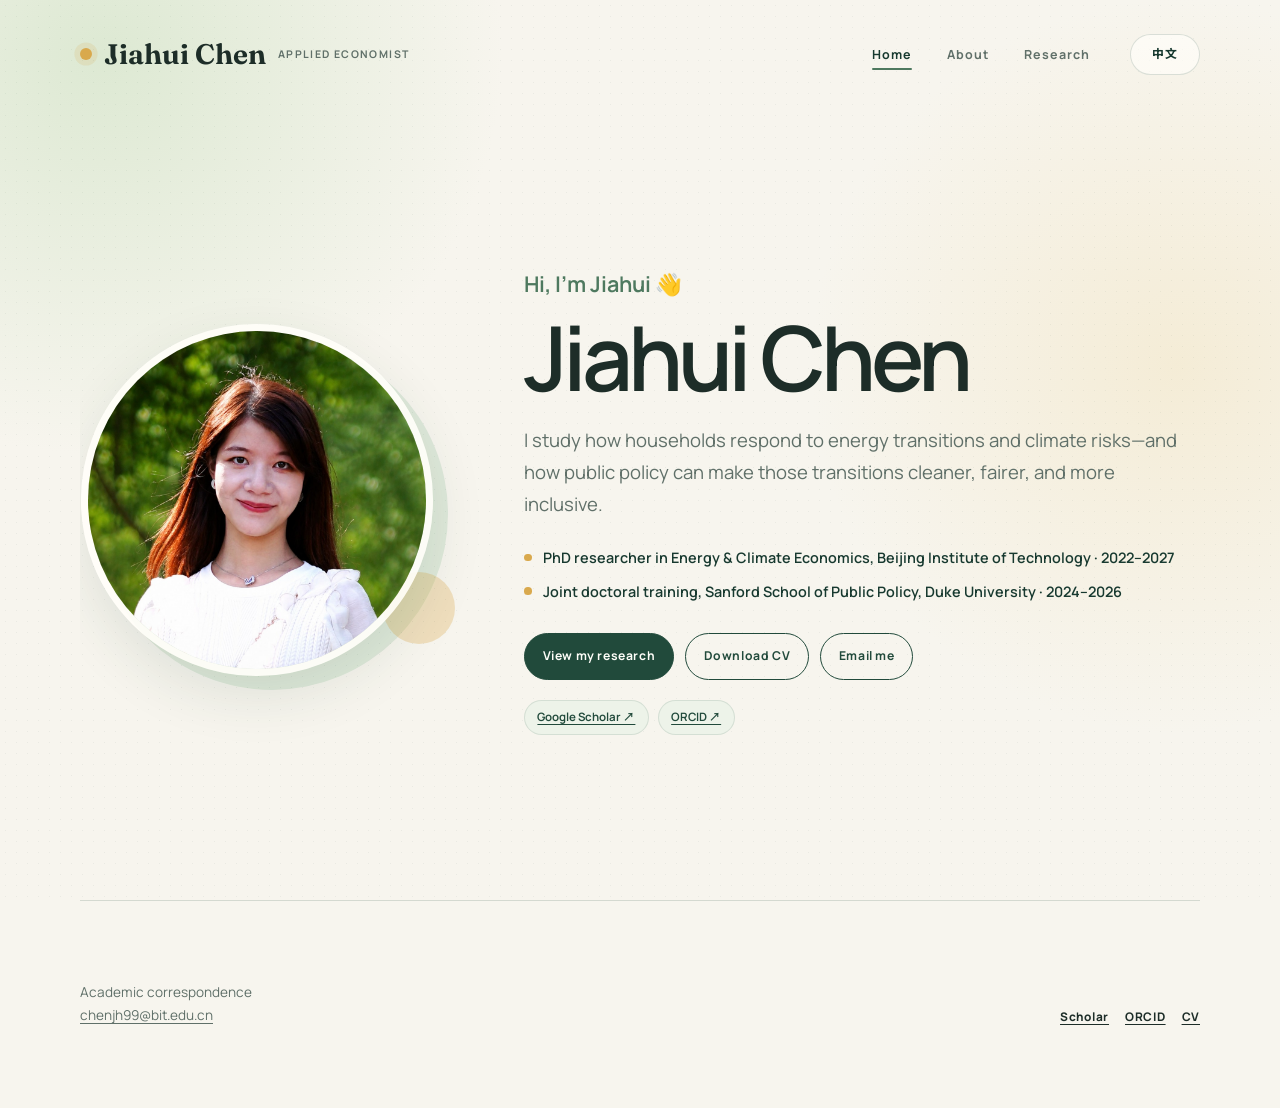
==== index.html @ 515eed39 "refactor: simplify research page display" ====
<!doctype html>
<html lang="en">
<head>
  <meta charset="utf-8">
  <meta name="viewport" content="width=device-width, initial-scale=1">
  <meta name="description" content="Jiahui Chen is an applied economics doctoral researcher studying household energy transitions, climate risks, and renewable-energy policy.">
  <title>Jiahui Chen | Energy &amp; Climate Economics</title>
  <link rel="preconnect" href="https://fonts.googleapis.com">
  <link rel="preconnect" href="https://fonts.gstatic.com" crossorigin>
  <link href="https://fonts.googleapis.com/css2?family=Fraunces:opsz,wght@9..144,500;9..144,600;9..144,700&amp;family=Manrope:wght@400;500;600;700&amp;family=Noto+Sans+SC:wght@400;500;600;700&amp;family=Noto+Serif+SC:wght@500;600;700&amp;display=swap" rel="stylesheet">
  <link rel="stylesheet" href="assets/css/styles.css">
  <script src="assets/js/site.js" defer></script>
</head>
<body data-title-en="Jiahui Chen | Energy &amp; Climate Economics" data-title-zh="陈佳慧｜能源与气候经济">
  <a class="skip-link" href="#main-content" data-en="Skip to main content" data-zh="跳转至主要内容">Skip to main content</a>

  <header class="site-header">
    <a class="brand" href="index.html" aria-label="Jiahui Chen home" data-aria-en="Jiahui Chen home" data-aria-zh="陈佳慧主页">
      <span class="brand-name" data-en="Jiahui Chen" data-zh="陈佳慧">Jiahui Chen</span>
      <span class="brand-mark" data-en="Applied economist" data-zh="应用经济学研究者">Applied economist</span>
    </a>
    <nav class="site-nav" data-navigation aria-label="Primary navigation" data-aria-en="Primary navigation" data-aria-zh="主要导航">
      <a href="index.html" aria-current="page" data-en="Home" data-zh="首页">Home</a>
      <a href="about.html" data-en="About" data-zh="关于">About</a>
      <a href="research.html" data-en="Research" data-zh="研究">Research</a>
    </nav>
    <button class="menu-toggle" type="button" data-menu-toggle aria-expanded="false" aria-label="Open or close navigation" data-aria-en="Open or close navigation" data-aria-zh="打开或关闭导航"><span aria-hidden="true"></span><span aria-hidden="true"></span></button>
    <button class="lang-switch" type="button" data-language-toggle aria-label="切换到中文">中文</button>
  </header>

  <main id="main-content" class="page-shell">
    <section class="hero friendly-hero" aria-labelledby="hero-title">
      <figure class="portrait-frame">
        <img src="assets/images/jiahui-chen.jpg" width="1122" height="1402" alt="Portrait of Jiahui Chen / 陈佳慧肖像" fetchpriority="high">
      </figure>
      <div class="hero-copy">
        <p class="hello" data-en="Hi, I’m Jiahui 👋" data-zh="你好，我是佳慧 👋">Hi, I’m Jiahui 👋</p>
        <h1 id="hero-title" class="display-title" data-en="Jiahui Chen" data-zh="Jiahui Chen">Jiahui Chen</h1>
        <p class="lead" data-en="I study how households respond to energy transitions and climate risks—and how public policy can make those transitions cleaner, fairer, and more inclusive." data-zh="我关注家庭如何应对能源转型与气候风险，以及公共政策如何推动更清洁、更公平、更具包容性的转型。">I study how households respond to energy transitions and climate risks—and how public policy can make those transitions cleaner, fairer, and more inclusive.</p>
        <ul class="identity-lines">
          <li data-en="PhD researcher in Energy &amp; Climate Economics, Beijing Institute of Technology · 2022–2027" data-zh="北京理工大学能源与气候经济博士研究生 · 2022–2027">PhD researcher in Energy &amp; Climate Economics, Beijing Institute of Technology · 2022–2027</li>
          <li data-en="Joint doctoral training, Sanford School of Public Policy, Duke University · 2024–2026" data-zh="美国杜克大学 Sanford 公共政策学院联合培养博士 · 2024–2026">Joint doctoral training, Sanford School of Public Policy, Duke University · 2024–2026</li>
        </ul>
        <div class="actions" aria-label="Academic links" data-aria-en="Academic links" data-aria-zh="学术链接">
          <a class="button" href="research.html" data-en="View my research" data-zh="查看研究成果">View my research</a>
          <a class="button secondary" href="Resume_Chenjiahui.pdf" data-en="Download CV" data-zh="下载简历">Download CV</a>
          <a class="button secondary" href="mailto:chenjh99@bit.edu.cn" data-en="Email me" data-zh="联系我">Email me</a>
        </div>
        <ul class="interest-pills" aria-label="Research profiles" data-aria-en="Research profiles" data-aria-zh="学术档案">
          <li><a href="https://scholar.google.com/citations?user=tpFVbtoAAAAJ&amp;hl=zh-CN" target="_blank" rel="noopener noreferrer">Google Scholar ↗</a></li>
          <li><a href="https://orcid.org/0000-0003-0874-3194" target="_blank" rel="noopener noreferrer">ORCID ↗</a></li>
        </ul>
      </div>
    </section>
  </main>

  <footer class="site-footer">
    <p><span data-en="Academic correspondence" data-zh="学术联系">Academic correspondence</span><br><a href="mailto:chenjh99@bit.edu.cn">chenjh99@bit.edu.cn</a></p>
    <nav class="footer-links" aria-label="Footer profiles" data-aria-en="Footer profiles" data-aria-zh="页脚档案"><a href="https://scholar.google.com/citations?user=tpFVbtoAAAAJ&amp;hl=zh-CN" target="_blank" rel="noopener noreferrer">Scholar</a><a href="https://orcid.org/0000-0003-0874-3194" target="_blank" rel="noopener noreferrer">ORCID</a><a href="Resume_Chenjiahui.pdf" data-en="CV" data-zh="简历">CV</a></nav>
  </footer>
</body>
</html>
---- assets/css/styles.css ----
:root {
  --cream: #f7f5ee;
  --cream-deep: #efeee5;
  --white: #fffef9;
  --forest: #214a3b;
  --forest-deep: #17392f;
  --green: #4e795f;
  --sage: #dfe9da;
  --sage-light: #edf3e9;
  --sun: #d9a94d;
  --ink: #1d2d28;
  --muted: #607069;
  --line: rgba(33, 74, 59, .16);
  --shadow: 0 20px 55px rgba(28, 63, 50, .11);
  --display: "Fraunces", "Noto Serif SC", Georgia, serif;
  --body: "Manrope", "Noto Sans SC", sans-serif;
  --max: 1120px;
  --gutter: clamp(1.2rem, 4vw, 3.8rem);
  --section-space: clamp(4.5rem, 9vw, 8rem);
}

*, *::before, *::after { box-sizing: border-box; }
html { scroll-behavior: smooth; }
body {
  margin: 0;
  color: var(--ink);
  background:
    radial-gradient(circle at 8% 5%, rgba(202, 224, 191, .58), transparent 25rem),
    radial-gradient(circle at 92% 33%, rgba(239, 218, 166, .33), transparent 23rem),
    var(--cream);
  font: 400 1rem/1.72 var(--body);
  -webkit-font-smoothing: antialiased;
}
body::after {
  position: fixed;
  inset: 0;
  z-index: -1;
  content: "";
  opacity: .22;
  background-image: radial-gradient(rgba(33, 74, 59, .26) .6px, transparent .6px);
  background-size: 11px 11px;
  pointer-events: none;
}
img, svg { display: block; max-width: 100%; }
a { color: inherit; text-underline-offset: .22em; }
button { color: inherit; font: inherit; }
::selection { color: var(--white); background: var(--forest); }
:focus-visible { outline: 3px solid #876221; outline-offset: 4px; }

.skip-link {
  position: fixed;
  top: 1rem;
  left: 1rem;
  z-index: 100;
  padding: .72rem 1rem;
  border-radius: .55rem;
  color: var(--white);
  background: var(--forest-deep);
  transform: translateY(calc(-100% - 2rem));
  transition: transform .2s ease;
}
.skip-link:focus { transform: translateY(0); }

.site-header {
  position: relative;
  z-index: 20;
  display: grid;
  grid-template-columns: minmax(13rem, 1fr) auto auto;
  align-items: center;
  gap: clamp(1rem, 3vw, 2.8rem);
  width: min(calc(100% - 2 * var(--gutter)), var(--max));
  min-height: 6.8rem;
  margin-inline: auto;
}
.brand { display: inline-flex; align-items: center; gap: .75rem; width: fit-content; text-decoration: none; }
.brand::before { width: .75rem; height: .75rem; border-radius: 50%; content: ""; background: var(--sun); box-shadow: 0 0 0 .35rem rgba(217, 169, 77, .16); }
.brand-name { font-family: var(--display); font-size: clamp(1.35rem, 2.2vw, 1.8rem); font-weight: 650; line-height: 1; }
.brand-mark { color: var(--muted); font-size: .66rem; font-weight: 700; letter-spacing: .13em; text-transform: uppercase; }
.site-nav { display: flex; align-items: center; gap: clamp(1rem, 2.5vw, 2.25rem); }
.site-nav a { position: relative; padding: .45rem .1rem; color: var(--muted); font-size: .78rem; font-weight: 700; letter-spacing: .08em; text-decoration: none; }
.site-nav a::after { position: absolute; right: .1rem; bottom: .12rem; left: .1rem; height: 2px; border-radius: 2px; content: ""; background: var(--green); transform: scaleX(0); transition: transform .2s ease; }
.site-nav a:hover::after, .site-nav a[aria-current="page"]::after { transform: scaleX(1); }
.site-nav a[aria-current="page"] { color: var(--forest-deep); }
.lang-switch, .menu-toggle { border: 1px solid var(--line); border-radius: 999px; color: var(--forest-deep); background: rgba(255, 254, 249, .68); cursor: pointer; }
.lang-switch { min-width: 4.35rem; padding: .6rem .85rem; font-size: .74rem; font-weight: 750; letter-spacing: .06em; transition: background .2s ease, transform .2s ease; }
.lang-switch:hover { background: var(--sage); transform: translateY(-1px); }
.menu-toggle { display: none; width: 2.9rem; height: 2.9rem; padding: .78rem; }
.menu-toggle span { display: block; height: 1.5px; margin: .32rem 0; background: currentColor; transition: transform .25s ease, opacity .25s ease; }

.page-shell { width: min(calc(100% - 2 * var(--gutter)), var(--max)); margin-inline: auto; overflow: clip; }
.hero { min-height: calc(100vh - 6.8rem); padding: clamp(3.5rem, 8vh, 6rem) 0 clamp(4rem, 9vh, 6rem); }
.friendly-hero { display: grid; grid-template-columns: minmax(240px, .76fr) minmax(0, 1.45fr); gap: clamp(3rem, 7vw, 6.5rem); align-items: center; }
.portrait-frame { position: relative; width: min(100%, 22rem); aspect-ratio: 1 / 1; margin: 0 auto; }
.portrait-frame::before { position: absolute; inset: .9rem -.9rem -.9rem .9rem; z-index: -1; border-radius: 50%; content: ""; background: var(--sage); }
.portrait-frame::after { position: absolute; right: -1.35rem; bottom: 2rem; width: 4.5rem; height: 4.5rem; z-index: -1; border-radius: 50%; content: ""; background: rgba(217, 169, 77, .3); }
.portrait-frame img { width: 100%; height: 100%; border: .45rem solid rgba(255, 254, 249, .9); border-radius: 50%; object-fit: cover; object-position: center 32%; box-shadow: var(--shadow); }
.hero-copy { max-width: 44rem; }
.hello { margin: 0 0 .75rem; color: var(--green); font-size: clamp(1rem, 2vw, 1.35rem); font-weight: 650; }
.display-title { margin: 0; font-family: var(--body); font-size: clamp(3.5rem, 7vw, 6.2rem); font-weight: 600; letter-spacing: -.055em; line-height: .95; }
.lead { max-width: 42rem; margin: 1.6rem 0 0; color: var(--muted); font-size: clamp(1.03rem, 1.45vw, 1.2rem); }
.identity-lines { display: grid; gap: .55rem; margin: 1.6rem 0 0; padding: 0; list-style: none; }
.identity-lines li { display: flex; gap: .7rem; align-items: flex-start; color: var(--forest-deep); font-size: .9rem; font-weight: 600; }
.identity-lines li::before { flex: 0 0 auto; width: .48rem; height: .48rem; margin-top: .48rem; border-radius: 50%; content: ""; background: var(--sun); }
.actions { display: flex; flex-wrap: wrap; gap: .7rem; margin-top: 1.8rem; }
.button { display: inline-flex; align-items: center; justify-content: center; min-height: 2.9rem; padding: .68rem 1.1rem; border: 1px solid var(--forest); border-radius: 999px; color: var(--white); background: var(--forest); font-size: .76rem; font-weight: 700; letter-spacing: .05em; text-decoration: none; transition: background .2s ease, color .2s ease, transform .2s ease, box-shadow .2s ease; }
.button:hover { background: var(--forest-deep); transform: translateY(-2px); box-shadow: 0 8px 22px rgba(33, 74, 59, .16); }
.button.secondary { color: var(--forest); background: transparent; }
.button.secondary:hover { color: var(--white); background: var(--forest); }
.text-link { display: inline-flex; gap: .45rem; align-items: center; color: var(--forest); font-weight: 700; text-decoration-color: rgba(78, 121, 95, .38); }
.text-link::after { content: "\2197"; color: #876221; transition: transform .2s ease; }
.text-link:hover::after { transform: translate(.14rem, -.14rem); }

.section { padding: var(--section-space) 0; border-top: 1px solid var(--line); }
.section-heading { display: grid; grid-template-columns: minmax(10rem, .42fr) 1fr; gap: 2rem; align-items: start; margin-bottom: clamp(2.2rem, 5vw, 4.2rem); }
.section-heading h1, .section-heading h2 { max-width: 13ch; margin: 0; font-family: var(--display); font-size: clamp(2.5rem, 5vw, 4.7rem); font-weight: 620; letter-spacing: -.035em; line-height: .98; }
.section-heading p { max-width: 42rem; margin: .4rem 0 0 auto; color: var(--muted); }
.eyebrow, .meta, .publication-type { color: var(--green); font-size: .7rem; font-weight: 750; letter-spacing: .12em; text-transform: uppercase; }
.eyebrow { margin: 0 0 1rem; }

.card-grid, .wide-grid { display: grid; grid-template-columns: repeat(3, minmax(0, 1fr)); gap: 1rem; }
.home-theme-grid { grid-template-columns: repeat(3, minmax(0, 1fr)); }
.card { position: relative; min-height: 13rem; padding: clamp(1.45rem, 3vw, 2.2rem); border: 1px solid rgba(33, 74, 59, .08); border-radius: 1.15rem; background: rgba(255, 254, 249, .78); box-shadow: 0 10px 30px rgba(33, 74, 59, .06); transition: transform .25s ease, box-shadow .25s ease, background .25s ease; }
.card::before { display: block; width: 2.4rem; height: .3rem; margin-bottom: 2rem; border-radius: 999px; content: ""; background: var(--sun); }
.card:nth-child(2n)::before { background: var(--green); }
.card:hover { background: var(--white); transform: translateY(-4px); box-shadow: var(--shadow); }
.card h3 { margin: 0 0 .7rem; font: 620 clamp(1.35rem, 2.4vw, 1.8rem)/1.15 var(--display); }
.card p { margin: 0; color: var(--muted); }
.interest-pills, .tag-list { display: flex; flex-wrap: wrap; gap: .55rem; margin: 1.25rem 0 0; padding: 0; list-style: none; }
.interest-pills li, .tag-list li, .tag { padding: .42rem .78rem; border: 1px solid rgba(33, 74, 59, .12); border-radius: 999px; color: var(--forest); background: var(--sage-light); font-size: .72rem; font-weight: 650; }

.timeline { position: relative; margin: 0; padding: 0; list-style: none; }
.timeline::before { position: absolute; top: .7rem; bottom: .7rem; left: clamp(6rem, 17vw, 13rem); width: 2px; border-radius: 2px; content: ""; background: var(--sage); }
.timeline-item { position: relative; display: grid; grid-template-columns: clamp(5rem, 15vw, 11rem) 1fr; gap: clamp(2rem, 5vw, 5rem); padding: 0 0 3.4rem; }
.timeline-item::before { position: absolute; top: .55rem; left: calc(clamp(6rem, 17vw, 13rem) - .34rem); width: .75rem; height: .75rem; border: 3px solid var(--cream); border-radius: 50%; content: ""; background: var(--green); box-shadow: 0 0 0 2px var(--sage); }
.timeline-date { color: var(--green); font-size: .76rem; font-weight: 750; letter-spacing: .06em; }
.timeline-content { padding: 1.4rem 1.6rem; border-radius: 1rem; background: rgba(255, 254, 249, .68); }
.timeline-content h3 { margin: 0 0 .45rem; font: 620 clamp(1.35rem, 2.6vw, 2rem)/1.15 var(--display); }
.timeline-content p { max-width: 48rem; margin: .35rem 0 0; color: var(--muted); }

.publication-list { display: grid; gap: .85rem; }
.publication { display: grid; grid-template-columns: minmax(5rem, .15fr) 1fr auto; gap: clamp(1.1rem, 3vw, 2.5rem); align-items: start; padding: 1.65rem 1.75rem; border: 1px solid rgba(33, 74, 59, .1); border-radius: 1rem; background: rgba(255, 254, 249, .72); transition: border-color .2s ease, transform .2s ease, background .2s ease; }
.publication:hover { border-color: rgba(33, 74, 59, .25); background: var(--white); transform: translateX(.25rem); }
.publication h3 { max-width: 54ch; margin: 0 0 .55rem; font: 620 clamp(1.2rem, 2.2vw, 1.6rem)/1.25 var(--display); }
.publication p { margin: 0; color: var(--muted); font-size: .9rem; }
.author-self { color: var(--forest-deep); font-weight: 800; }
.site-footer { display: grid; grid-template-columns: 1fr auto; gap: 2rem; align-items: end; width: min(calc(100% - 2 * var(--gutter)), var(--max)); margin: 0 auto; padding: clamp(3rem, 7vw, 5rem) 0; border-top: 1px solid var(--line); }
.site-footer p { max-width: 35rem; margin: 0; color: var(--muted); font-size: .85rem; }
.footer-links { display: flex; flex-wrap: wrap; gap: 1rem; justify-content: flex-end; }
.footer-links a { font-size: .74rem; font-weight: 750; letter-spacing: .06em; }

@media (max-width: 760px) {
  :root { --gutter: 1.1rem; --section-space: 4.25rem; }
  .site-header { grid-template-columns: 1fr auto auto; min-height: 5.4rem; }
  .brand-mark { display: none; }
  .js .menu-toggle { display: block; }
  .menu-toggle[aria-expanded="true"] span:first-child { transform: translateY(.22rem) rotate(45deg); }
  .menu-toggle[aria-expanded="true"] span:last-child { transform: translateY(-.22rem) rotate(-45deg); }
  .site-nav { position: absolute; top: calc(100% - .1rem); right: 0; left: 0; flex-direction: column; align-items: stretch; gap: 0; padding: .75rem var(--gutter) 1.1rem; border: 1px solid var(--line); border-radius: 0 0 1rem 1rem; background: rgba(255, 254, 249, .98); box-shadow: 0 15px 35px rgba(33, 74, 59, .12); }
  .js .site-nav { display: none; }
  .site-nav.is-open { display: flex; }
  .site-nav a { padding: .82rem .2rem; border-bottom: 1px solid var(--line); }
  .site-nav a::after { display: none; }
  .hero { min-height: auto; padding: 3.5rem 0 4.5rem; }
  .friendly-hero { grid-template-columns: 1fr; gap: 2.8rem; }
  .portrait-frame { width: min(72vw, 18rem); }
  .display-title { font-size: clamp(3.4rem, 17vw, 5.2rem); }
  .section-heading, .publication, .site-footer { grid-template-columns: 1fr; }
  .section-heading p { margin-left: 0; }
  .card-grid, .home-theme-grid, .wide-grid { grid-template-columns: 1fr; }
  .card { min-height: 11.5rem; }
  .timeline::before { left: .3rem; }
  .timeline-item { grid-template-columns: 1fr; gap: .5rem; padding-left: 1.75rem; }
  .timeline-item::before { left: -.02rem; }
  .timeline-content { padding: 1.15rem 1.2rem; }
  .publication { gap: .6rem; padding: 1.3rem 1.15rem; }
  .publication .text-link { margin-top: .5rem; }
  .footer-links { justify-content: flex-start; }
}

@media (min-width: 761px) and (max-width: 980px) {
  .friendly-hero { grid-template-columns: minmax(200px, .62fr) 1fr; gap: 3rem; }
  .card-grid, .home-theme-grid { grid-template-columns: repeat(2, minmax(0, 1fr)); }
  .display-title { font-size: clamp(4rem, 8vw, 5.7rem); }
}

@media print {
  body { background: #fff; }
  body::after, .site-nav, .lang-switch, .menu-toggle, .actions { display: none; }
  .site-header, .site-footer { min-height: auto; padding-block: 1rem; }
  .section, .hero { padding-block: 2rem; }
  .publication, .card, .timeline-content { box-shadow: none; break-inside: avoid; }
}

@media (prefers-reduced-motion: reduce) {
  html { scroll-behavior: auto; }
  *, *::before, *::after { transition-duration: .01ms !important; animation-duration: .01ms !important; animation-iteration-count: 1 !important; }
  .button:hover, .card:hover, .publication:hover, .text-link:hover::after { opacity: 1; transform: none; }
}
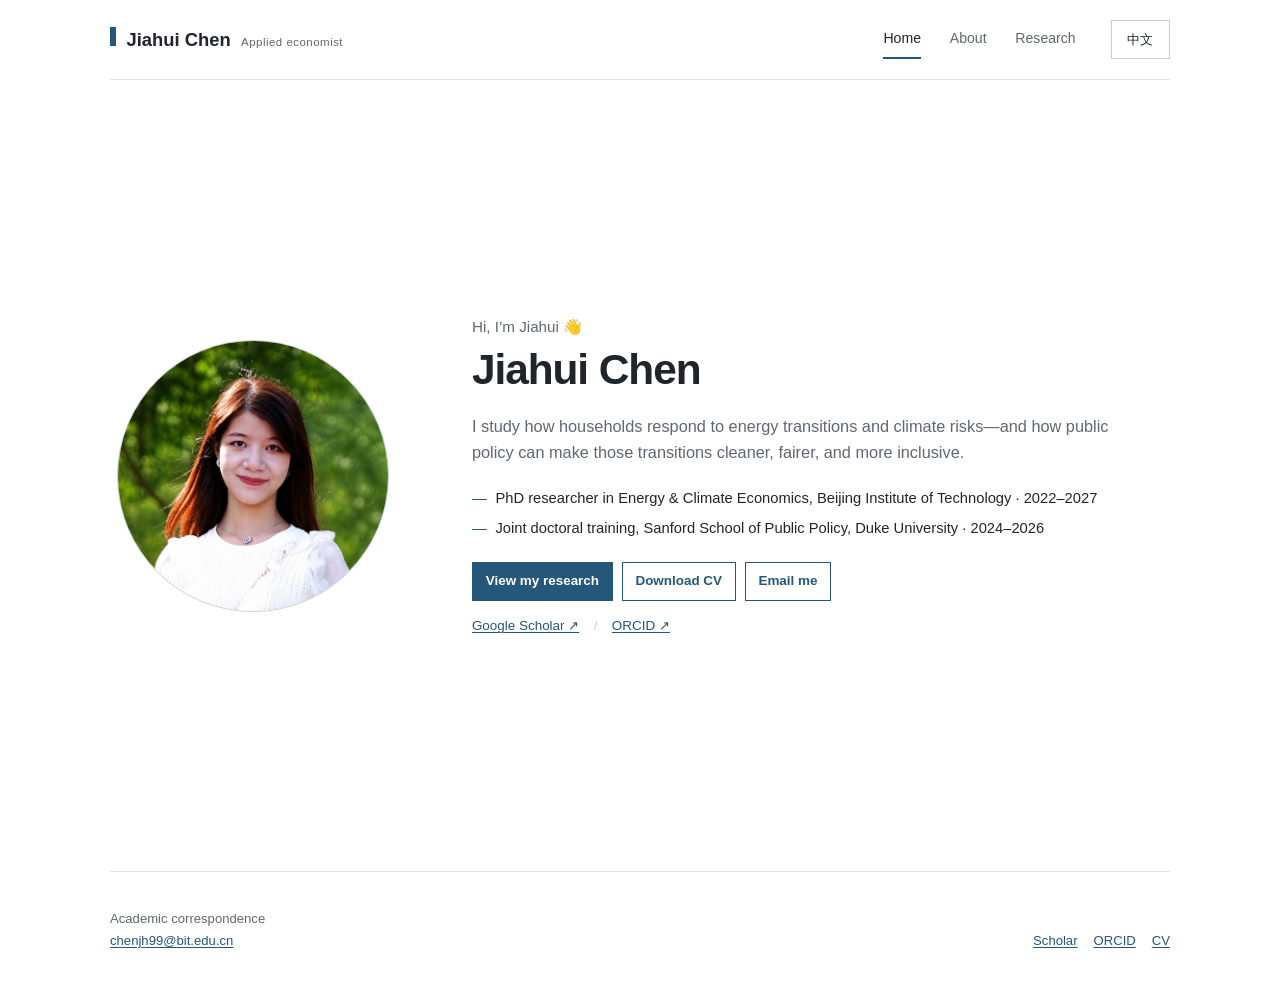
==== commit d2128a8f: "style: adopt restrained academic design" ====
--- a/index.html
+++ b/index.html
@@ -5,9 +5,6 @@
   <meta name="viewport" content="width=device-width, initial-scale=1">
   <meta name="description" content="Jiahui Chen is an applied economics doctoral researcher studying household energy transitions, climate risks, and renewable-energy policy.">
   <title>Jiahui Chen | Energy &amp; Climate Economics</title>
-  <link rel="preconnect" href="https://fonts.googleapis.com">
-  <link rel="preconnect" href="https://fonts.gstatic.com" crossorigin>
-  <link href="https://fonts.googleapis.com/css2?family=Fraunces:opsz,wght@9..144,500;9..144,600;9..144,700&amp;family=Manrope:wght@400;500;600;700&amp;family=Noto+Sans+SC:wght@400;500;600;700&amp;family=Noto+Serif+SC:wght@500;600;700&amp;display=swap" rel="stylesheet">
   <link rel="stylesheet" href="assets/css/styles.css">
   <script src="assets/js/site.js" defer></script>
 </head>
--- a/assets/css/styles.css
+++ b/assets/css/styles.css
@@ -1,198 +1,140 @@
 :root {
-  --cream: #f7f5ee;
-  --cream-deep: #efeee5;
-  --white: #fffef9;
-  --forest: #214a3b;
-  --forest-deep: #17392f;
-  --green: #4e795f;
-  --sage: #dfe9da;
-  --sage-light: #edf3e9;
-  --sun: #d9a94d;
-  --ink: #1d2d28;
-  --muted: #607069;
-  --line: rgba(33, 74, 59, .16);
-  --shadow: 0 20px 55px rgba(28, 63, 50, .11);
-  --display: "Fraunces", "Noto Serif SC", Georgia, serif;
-  --body: "Manrope", "Noto Sans SC", sans-serif;
-  --max: 1120px;
-  --gutter: clamp(1.2rem, 4vw, 3.8rem);
-  --section-space: clamp(4.5rem, 9vw, 8rem);
+  --paper: #ffffff;
+  --paper-soft: #f7f8fa;
+  --ink: #20252b;
+  --muted: #5f6872;
+  --accent: #24577a;
+  --accent-dark: #173f5b;
+  --line: #dfe3e7;
+  --line-strong: #c8ced5;
+  --body: -apple-system, BlinkMacSystemFont, "Segoe UI", "Helvetica Neue", Arial, "Microsoft YaHei", sans-serif;
+  --display: var(--body);
+  --title-size: clamp(2.05rem, 4vw, 2.65rem);
+  --section-title-size: clamp(1.6rem, 3vw, 2rem);
+  --max: 1060px;
+  --gutter: clamp(1.25rem, 4vw, 3rem);
+  --section-space: clamp(3rem, 6vw, 5rem);
 }
 
 *, *::before, *::after { box-sizing: border-box; }
 html { scroll-behavior: smooth; }
-body {
-  margin: 0;
-  color: var(--ink);
-  background:
-    radial-gradient(circle at 8% 5%, rgba(202, 224, 191, .58), transparent 25rem),
-    radial-gradient(circle at 92% 33%, rgba(239, 218, 166, .33), transparent 23rem),
-    var(--cream);
-  font: 400 1rem/1.72 var(--body);
-  -webkit-font-smoothing: antialiased;
-}
-body::after {
-  position: fixed;
-  inset: 0;
-  z-index: -1;
-  content: "";
-  opacity: .22;
-  background-image: radial-gradient(rgba(33, 74, 59, .26) .6px, transparent .6px);
-  background-size: 11px 11px;
-  pointer-events: none;
-}
+body { margin: 0; color: var(--ink); background: var(--paper); font: 400 1rem/1.65 var(--body); -webkit-font-smoothing: antialiased; }
 img, svg { display: block; max-width: 100%; }
-a { color: inherit; text-underline-offset: .22em; }
+a { color: var(--accent); text-underline-offset: .18em; text-decoration-thickness: 1px; }
 button { color: inherit; font: inherit; }
-::selection { color: var(--white); background: var(--forest); }
-:focus-visible { outline: 3px solid #876221; outline-offset: 4px; }
+::selection { color: #fff; background: var(--accent); }
+:focus-visible { outline: 2px solid var(--accent); outline-offset: 3px; }
 
-.skip-link {
-  position: fixed;
-  top: 1rem;
-  left: 1rem;
-  z-index: 100;
-  padding: .72rem 1rem;
-  border-radius: .55rem;
-  color: var(--white);
-  background: var(--forest-deep);
-  transform: translateY(calc(-100% - 2rem));
-  transition: transform .2s ease;
-}
+.skip-link { position: fixed; top: .75rem; left: .75rem; z-index: 100; padding: .55rem .8rem; color: #fff; background: var(--accent-dark); transform: translateY(calc(-100% - 1.5rem)); }
 .skip-link:focus { transform: translateY(0); }
 
-.site-header {
-  position: relative;
-  z-index: 20;
-  display: grid;
-  grid-template-columns: minmax(13rem, 1fr) auto auto;
-  align-items: center;
-  gap: clamp(1rem, 3vw, 2.8rem);
-  width: min(calc(100% - 2 * var(--gutter)), var(--max));
-  min-height: 6.8rem;
-  margin-inline: auto;
-}
-.brand { display: inline-flex; align-items: center; gap: .75rem; width: fit-content; text-decoration: none; }
-.brand::before { width: .75rem; height: .75rem; border-radius: 50%; content: ""; background: var(--sun); box-shadow: 0 0 0 .35rem rgba(217, 169, 77, .16); }
-.brand-name { font-family: var(--display); font-size: clamp(1.35rem, 2.2vw, 1.8rem); font-weight: 650; line-height: 1; }
-.brand-mark { color: var(--muted); font-size: .66rem; font-weight: 700; letter-spacing: .13em; text-transform: uppercase; }
-.site-nav { display: flex; align-items: center; gap: clamp(1rem, 2.5vw, 2.25rem); }
-.site-nav a { position: relative; padding: .45rem .1rem; color: var(--muted); font-size: .78rem; font-weight: 700; letter-spacing: .08em; text-decoration: none; }
-.site-nav a::after { position: absolute; right: .1rem; bottom: .12rem; left: .1rem; height: 2px; border-radius: 2px; content: ""; background: var(--green); transform: scaleX(0); transition: transform .2s ease; }
-.site-nav a:hover::after, .site-nav a[aria-current="page"]::after { transform: scaleX(1); }
-.site-nav a[aria-current="page"] { color: var(--forest-deep); }
-.lang-switch, .menu-toggle { border: 1px solid var(--line); border-radius: 999px; color: var(--forest-deep); background: rgba(255, 254, 249, .68); cursor: pointer; }
-.lang-switch { min-width: 4.35rem; padding: .6rem .85rem; font-size: .74rem; font-weight: 750; letter-spacing: .06em; transition: background .2s ease, transform .2s ease; }
-.lang-switch:hover { background: var(--sage); transform: translateY(-1px); }
-.menu-toggle { display: none; width: 2.9rem; height: 2.9rem; padding: .78rem; }
-.menu-toggle span { display: block; height: 1.5px; margin: .32rem 0; background: currentColor; transition: transform .25s ease, opacity .25s ease; }
+.site-header { position: relative; z-index: 20; display: grid; grid-template-columns: minmax(12rem, 1fr) auto auto; align-items: center; gap: clamp(1rem, 3vw, 2.2rem); width: min(calc(100% - 2 * var(--gutter)), var(--max)); min-height: 5rem; margin-inline: auto; border-bottom: 1px solid var(--line); }
+.brand { display: flex; align-items: baseline; gap: .65rem; width: fit-content; color: var(--ink); text-decoration: none; }
+.brand::before { width: .38rem; height: 1.15rem; content: ""; background: var(--accent); }
+.brand-name { font-size: 1.15rem; font-weight: 650; line-height: 1; }
+.brand-mark { color: var(--muted); font-size: .72rem; font-weight: 500; letter-spacing: .04em; }
+.site-nav { display: flex; align-items: center; gap: clamp(1rem, 2.5vw, 1.8rem); }
+.site-nav a { padding: .45rem 0; border-bottom: 2px solid transparent; color: var(--muted); font-size: .88rem; font-weight: 500; text-decoration: none; }
+.site-nav a:hover, .site-nav a[aria-current="page"] { border-color: var(--accent); color: var(--ink); }
+.lang-switch, .menu-toggle { border: 1px solid var(--line-strong); color: var(--ink); background: var(--paper); cursor: pointer; }
+.lang-switch { min-width: 3.7rem; padding: .45rem .7rem; font-size: .82rem; }
+.lang-switch:hover { border-color: var(--accent); color: var(--accent); }
+.menu-toggle { display: none; width: 2.55rem; height: 2.55rem; padding: .65rem; }
+.menu-toggle span { display: block; height: 1px; margin: .32rem 0; background: currentColor; }
 
 .page-shell { width: min(calc(100% - 2 * var(--gutter)), var(--max)); margin-inline: auto; overflow: clip; }
-.hero { min-height: calc(100vh - 6.8rem); padding: clamp(3.5rem, 8vh, 6rem) 0 clamp(4rem, 9vh, 6rem); }
-.friendly-hero { display: grid; grid-template-columns: minmax(240px, .76fr) minmax(0, 1.45fr); gap: clamp(3rem, 7vw, 6.5rem); align-items: center; }
-.portrait-frame { position: relative; width: min(100%, 22rem); aspect-ratio: 1 / 1; margin: 0 auto; }
-.portrait-frame::before { position: absolute; inset: .9rem -.9rem -.9rem .9rem; z-index: -1; border-radius: 50%; content: ""; background: var(--sage); }
-.portrait-frame::after { position: absolute; right: -1.35rem; bottom: 2rem; width: 4.5rem; height: 4.5rem; z-index: -1; border-radius: 50%; content: ""; background: rgba(217, 169, 77, .3); }
-.portrait-frame img { width: 100%; height: 100%; border: .45rem solid rgba(255, 254, 249, .9); border-radius: 50%; object-fit: cover; object-position: center 32%; box-shadow: var(--shadow); }
-.hero-copy { max-width: 44rem; }
-.hello { margin: 0 0 .75rem; color: var(--green); font-size: clamp(1rem, 2vw, 1.35rem); font-weight: 650; }
-.display-title { margin: 0; font-family: var(--body); font-size: clamp(3.5rem, 7vw, 6.2rem); font-weight: 600; letter-spacing: -.055em; line-height: .95; }
-.lead { max-width: 42rem; margin: 1.6rem 0 0; color: var(--muted); font-size: clamp(1.03rem, 1.45vw, 1.2rem); }
-.identity-lines { display: grid; gap: .55rem; margin: 1.6rem 0 0; padding: 0; list-style: none; }
-.identity-lines li { display: flex; gap: .7rem; align-items: flex-start; color: var(--forest-deep); font-size: .9rem; font-weight: 600; }
-.identity-lines li::before { flex: 0 0 auto; width: .48rem; height: .48rem; margin-top: .48rem; border-radius: 50%; content: ""; background: var(--sun); }
-.actions { display: flex; flex-wrap: wrap; gap: .7rem; margin-top: 1.8rem; }
-.button { display: inline-flex; align-items: center; justify-content: center; min-height: 2.9rem; padding: .68rem 1.1rem; border: 1px solid var(--forest); border-radius: 999px; color: var(--white); background: var(--forest); font-size: .76rem; font-weight: 700; letter-spacing: .05em; text-decoration: none; transition: background .2s ease, color .2s ease, transform .2s ease, box-shadow .2s ease; }
-.button:hover { background: var(--forest-deep); transform: translateY(-2px); box-shadow: 0 8px 22px rgba(33, 74, 59, .16); }
-.button.secondary { color: var(--forest); background: transparent; }
-.button.secondary:hover { color: var(--white); background: var(--forest); }
-.text-link { display: inline-flex; gap: .45rem; align-items: center; color: var(--forest); font-weight: 700; text-decoration-color: rgba(78, 121, 95, .38); }
-.text-link::after { content: "\2197"; color: #876221; transition: transform .2s ease; }
-.text-link:hover::after { transform: translate(.14rem, -.14rem); }
+.hero { min-height: auto; padding: clamp(2.5rem, 5vw, 4rem) 0; }
+.friendly-hero { display: grid; grid-template-columns: minmax(190px, .58fr) minmax(0, 1.42fr); gap: clamp(2.5rem, 6vw, 5rem); align-items: center; min-height: calc(100vh - 6.8rem); padding: clamp(3rem, 7vh, 5rem) 0; }
+.portrait-frame { width: min(100%, 17rem); aspect-ratio: 1 / 1; margin: 0 auto; }
+.portrait-frame img { width: 100%; height: 100%; border: 1px solid var(--line-strong); border-radius: 50%; object-fit: cover; object-position: center 32%; }
+.hero-copy { max-width: 43rem; }
+.hello { margin: 0 0 .45rem; color: var(--muted); font-size: .95rem; font-weight: 500; }
+.display-title { margin: 0; font-family: var(--body); font-size: var(--title-size); font-weight: 650; letter-spacing: -.025em; line-height: 1.15; }
+.lead { max-width: 42rem; margin: 1.1rem 0 0; color: var(--muted); font-size: 1.02rem; }
+.identity-lines { display: grid; gap: .35rem; margin: 1.25rem 0 0; padding: 0; list-style: none; }
+.identity-lines li { color: var(--ink); font-size: .92rem; }
+.identity-lines li::before { margin-right: .55rem; color: var(--accent); content: "—"; }
+.actions { display: flex; flex-wrap: wrap; gap: .55rem; margin-top: 1.35rem; }
+.button { display: inline-flex; align-items: center; min-height: 2.35rem; padding: .45rem .8rem; border: 1px solid var(--accent); color: #fff; background: var(--accent); font-size: .84rem; font-weight: 550; text-decoration: none; }
+.button:hover { background: var(--accent-dark); }
+.button.secondary { color: var(--accent); background: var(--paper); }
+.button.secondary:hover { color: #fff; background: var(--accent); }
+.text-link { color: var(--accent); font-weight: 550; }
+.text-link::after { margin-left: .3rem; content: "↗"; }
 
 .section { padding: var(--section-space) 0; border-top: 1px solid var(--line); }
-.section-heading { display: grid; grid-template-columns: minmax(10rem, .42fr) 1fr; gap: 2rem; align-items: start; margin-bottom: clamp(2.2rem, 5vw, 4.2rem); }
-.section-heading h1, .section-heading h2 { max-width: 13ch; margin: 0; font-family: var(--display); font-size: clamp(2.5rem, 5vw, 4.7rem); font-weight: 620; letter-spacing: -.035em; line-height: .98; }
-.section-heading p { max-width: 42rem; margin: .4rem 0 0 auto; color: var(--muted); }
-.eyebrow, .meta, .publication-type { color: var(--green); font-size: .7rem; font-weight: 750; letter-spacing: .12em; text-transform: uppercase; }
-.eyebrow { margin: 0 0 1rem; }
+.hero:not(.friendly-hero) + .section { padding-top: clamp(2.75rem, 5vw, 4rem); }
+.section-heading { display: grid; grid-template-columns: minmax(12rem, .4fr) 1fr; gap: clamp(1.5rem, 5vw, 4rem); align-items: start; margin-bottom: clamp(1.75rem, 4vw, 3rem); }
+.section-heading h1, .section-heading h2 { max-width: 18ch; margin: 0; font-family: var(--display); font-size: var(--section-title-size); font-weight: 650; letter-spacing: -.015em; line-height: 1.2; }
+.section-heading h1 { font-size: var(--title-size); }
+.section-heading p { max-width: 45rem; margin: 0; color: var(--muted); }
+.eyebrow, .meta, .publication-type { color: var(--muted); font-size: .78rem; font-weight: 600; letter-spacing: .04em; text-transform: uppercase; }
+.eyebrow { margin: 0 0 .7rem; }
 
-.card-grid, .wide-grid { display: grid; grid-template-columns: repeat(3, minmax(0, 1fr)); gap: 1rem; }
-.home-theme-grid { grid-template-columns: repeat(3, minmax(0, 1fr)); }
-.card { position: relative; min-height: 13rem; padding: clamp(1.45rem, 3vw, 2.2rem); border: 1px solid rgba(33, 74, 59, .08); border-radius: 1.15rem; background: rgba(255, 254, 249, .78); box-shadow: 0 10px 30px rgba(33, 74, 59, .06); transition: transform .25s ease, box-shadow .25s ease, background .25s ease; }
-.card::before { display: block; width: 2.4rem; height: .3rem; margin-bottom: 2rem; border-radius: 999px; content: ""; background: var(--sun); }
-.card:nth-child(2n)::before { background: var(--green); }
-.card:hover { background: var(--white); transform: translateY(-4px); box-shadow: var(--shadow); }
-.card h3 { margin: 0 0 .7rem; font: 620 clamp(1.35rem, 2.4vw, 1.8rem)/1.15 var(--display); }
-.card p { margin: 0; color: var(--muted); }
-.interest-pills, .tag-list { display: flex; flex-wrap: wrap; gap: .55rem; margin: 1.25rem 0 0; padding: 0; list-style: none; }
-.interest-pills li, .tag-list li, .tag { padding: .42rem .78rem; border: 1px solid rgba(33, 74, 59, .12); border-radius: 999px; color: var(--forest); background: var(--sage-light); font-size: .72rem; font-weight: 650; }
+.interest-pills, .tag-list { display: flex; flex-wrap: wrap; gap: .35rem .9rem; margin: .9rem 0 0; padding: 0; list-style: none; }
+.interest-pills li, .tag-list li, .tag { padding: 0; border: 0; color: var(--accent); background: transparent; font-size: .84rem; font-weight: 500; }
+.interest-pills li + li::before, .tag-list li + li::before { margin-right: .9rem; color: var(--line-strong); content: "/"; }
 
-.timeline { position: relative; margin: 0; padding: 0; list-style: none; }
-.timeline::before { position: absolute; top: .7rem; bottom: .7rem; left: clamp(6rem, 17vw, 13rem); width: 2px; border-radius: 2px; content: ""; background: var(--sage); }
-.timeline-item { position: relative; display: grid; grid-template-columns: clamp(5rem, 15vw, 11rem) 1fr; gap: clamp(2rem, 5vw, 5rem); padding: 0 0 3.4rem; }
-.timeline-item::before { position: absolute; top: .55rem; left: calc(clamp(6rem, 17vw, 13rem) - .34rem); width: .75rem; height: .75rem; border: 3px solid var(--cream); border-radius: 50%; content: ""; background: var(--green); box-shadow: 0 0 0 2px var(--sage); }
-.timeline-date { color: var(--green); font-size: .76rem; font-weight: 750; letter-spacing: .06em; }
-.timeline-content { padding: 1.4rem 1.6rem; border-radius: 1rem; background: rgba(255, 254, 249, .68); }
-.timeline-content h3 { margin: 0 0 .45rem; font: 620 clamp(1.35rem, 2.6vw, 2rem)/1.15 var(--display); }
-.timeline-content p { max-width: 48rem; margin: .35rem 0 0; color: var(--muted); }
+.card-grid, .wide-grid { display: grid; grid-template-columns: repeat(2, minmax(0, 1fr)); border-top: 1px solid var(--line); }
+.card { min-height: auto; padding: 1.4rem 1.2rem 1.4rem 0; border-bottom: 1px solid var(--line); background: transparent; }
+.card:nth-child(odd) { padding-right: 2rem; border-right: 1px solid var(--line); }
+.card:nth-child(even) { padding-left: 2rem; }
+.card h3 { margin: .3rem 0 .4rem; font: 620 1.05rem/1.35 var(--body); }
+.card p { margin: 0; color: var(--muted); font-size: .9rem; }
 
-.publication-list { display: grid; gap: .85rem; }
-.publication { display: grid; grid-template-columns: minmax(5rem, .15fr) 1fr auto; gap: clamp(1.1rem, 3vw, 2.5rem); align-items: start; padding: 1.65rem 1.75rem; border: 1px solid rgba(33, 74, 59, .1); border-radius: 1rem; background: rgba(255, 254, 249, .72); transition: border-color .2s ease, transform .2s ease, background .2s ease; }
-.publication:hover { border-color: rgba(33, 74, 59, .25); background: var(--white); transform: translateX(.25rem); }
-.publication h3 { max-width: 54ch; margin: 0 0 .55rem; font: 620 clamp(1.2rem, 2.2vw, 1.6rem)/1.25 var(--display); }
+.timeline { margin: 0; padding: 0; border-top: 1px solid var(--line); list-style: none; }
+.timeline-item { display: grid; grid-template-columns: 8rem 1fr; gap: 2rem; padding: 1.5rem 0; border-bottom: 1px solid var(--line); }
+.timeline-date { margin: .15rem 0 0; color: var(--muted); font-size: .82rem; font-weight: 550; }
+.timeline-content { padding: 0; background: transparent; }
+.timeline-content h3 { margin: 0 0 .3rem; font: 620 1.08rem/1.35 var(--body); }
+.timeline-content p { max-width: 48rem; margin: .25rem 0 0; color: var(--muted); font-size: .92rem; }
+
+.publication-list { border-top: 1px solid var(--line); }
+.publication { display: grid; grid-template-columns: 4.5rem 1fr; gap: 1.5rem; padding: 1.3rem 0; border-bottom: 1px solid var(--line); }
+.publication h3 { max-width: 60rem; margin: 0 0 .35rem; font: 620 1.02rem/1.4 var(--body); }
+.publication h3 a { color: var(--ink); }
 .publication p { margin: 0; color: var(--muted); font-size: .9rem; }
-.author-self { color: var(--forest-deep); font-weight: 800; }
-.site-footer { display: grid; grid-template-columns: 1fr auto; gap: 2rem; align-items: end; width: min(calc(100% - 2 * var(--gutter)), var(--max)); margin: 0 auto; padding: clamp(3rem, 7vw, 5rem) 0; border-top: 1px solid var(--line); }
-.site-footer p { max-width: 35rem; margin: 0; color: var(--muted); font-size: .85rem; }
+.author-self { color: var(--ink); font-weight: 700; }
+
+.site-footer { display: grid; grid-template-columns: 1fr auto; gap: 2rem; align-items: end; width: min(calc(100% - 2 * var(--gutter)), var(--max)); margin: 0 auto; padding: 2.25rem 0; border-top: 1px solid var(--line); }
+.site-footer p { margin: 0; color: var(--muted); font-size: .82rem; }
 .footer-links { display: flex; flex-wrap: wrap; gap: 1rem; justify-content: flex-end; }
-.footer-links a { font-size: .74rem; font-weight: 750; letter-spacing: .06em; }
+.footer-links a { font-size: .82rem; font-weight: 500; }
 
 @media (max-width: 760px) {
-  :root { --gutter: 1.1rem; --section-space: 4.25rem; }
-  .site-header { grid-template-columns: 1fr auto auto; min-height: 5.4rem; }
+  :root { --gutter: 1.1rem; --section-space: 3rem; --title-size: clamp(1.9rem, 9vw, 2.25rem); --section-title-size: 1.45rem; }
+  .site-header { grid-template-columns: 1fr auto auto; min-height: 4.5rem; }
   .brand-mark { display: none; }
   .js .menu-toggle { display: block; }
   .menu-toggle[aria-expanded="true"] span:first-child { transform: translateY(.22rem) rotate(45deg); }
   .menu-toggle[aria-expanded="true"] span:last-child { transform: translateY(-.22rem) rotate(-45deg); }
-  .site-nav { position: absolute; top: calc(100% - .1rem); right: 0; left: 0; flex-direction: column; align-items: stretch; gap: 0; padding: .75rem var(--gutter) 1.1rem; border: 1px solid var(--line); border-radius: 0 0 1rem 1rem; background: rgba(255, 254, 249, .98); box-shadow: 0 15px 35px rgba(33, 74, 59, .12); }
+  .site-nav { position: absolute; top: 100%; right: 0; left: 0; flex-direction: column; align-items: stretch; gap: 0; padding: .5rem var(--gutter); border: 1px solid var(--line); background: var(--paper); }
   .js .site-nav { display: none; }
   .site-nav.is-open { display: flex; }
-  .site-nav a { padding: .82rem .2rem; border-bottom: 1px solid var(--line); }
-  .site-nav a::after { display: none; }
-  .hero { min-height: auto; padding: 3.5rem 0 4.5rem; }
-  .friendly-hero { grid-template-columns: 1fr; gap: 2.8rem; }
-  .portrait-frame { width: min(72vw, 18rem); }
-  .display-title { font-size: clamp(3.4rem, 17vw, 5.2rem); }
-  .section-heading, .publication, .site-footer { grid-template-columns: 1fr; }
+  .site-nav a { padding: .7rem 0; border-bottom: 1px solid var(--line); }
+  .friendly-hero { grid-template-columns: 1fr; gap: 2rem; min-height: auto; padding: 2.75rem 0 3.5rem; }
+  .portrait-frame { width: min(62vw, 14rem); }
+  .section-heading, .site-footer { grid-template-columns: 1fr; gap: 1rem; }
   .section-heading p { margin-left: 0; }
-  .card-grid, .home-theme-grid, .wide-grid { grid-template-columns: 1fr; }
-  .card { min-height: 11.5rem; }
-  .timeline::before { left: .3rem; }
-  .timeline-item { grid-template-columns: 1fr; gap: .5rem; padding-left: 1.75rem; }
-  .timeline-item::before { left: -.02rem; }
-  .timeline-content { padding: 1.15rem 1.2rem; }
-  .publication { gap: .6rem; padding: 1.3rem 1.15rem; }
-  .publication .text-link { margin-top: .5rem; }
+  .card-grid, .wide-grid { grid-template-columns: 1fr; }
+  .card:nth-child(odd), .card:nth-child(even) { padding: 1.2rem 0; border-right: 0; }
+  .timeline-item { grid-template-columns: 1fr; gap: .4rem; padding: 1.2rem 0; }
+  .publication { grid-template-columns: 3.5rem 1fr; gap: .75rem; padding: 1.1rem 0; }
   .footer-links { justify-content: flex-start; }
 }
 
 @media (min-width: 761px) and (max-width: 980px) {
-  .friendly-hero { grid-template-columns: minmax(200px, .62fr) 1fr; gap: 3rem; }
-  .card-grid, .home-theme-grid { grid-template-columns: repeat(2, minmax(0, 1fr)); }
-  .display-title { font-size: clamp(4rem, 8vw, 5.7rem); }
+  .friendly-hero { grid-template-columns: minmax(180px, .55fr) 1fr; gap: 3rem; }
 }
 
 @media print {
   body { background: #fff; }
-  body::after, .site-nav, .lang-switch, .menu-toggle, .actions { display: none; }
+  .site-nav, .lang-switch, .menu-toggle, .actions { display: none; }
   .site-header, .site-footer { min-height: auto; padding-block: 1rem; }
   .section, .hero { padding-block: 2rem; }
-  .publication, .card, .timeline-content { box-shadow: none; break-inside: avoid; }
 }
 
 @media (prefers-reduced-motion: reduce) {
   html { scroll-behavior: auto; }
-  *, *::before, *::after { transition-duration: .01ms !important; animation-duration: .01ms !important; animation-iteration-count: 1 !important; }
-  .button:hover, .card:hover, .publication:hover, .text-link:hover::after { opacity: 1; transform: none; }
+  *, *::before, *::after { transition-duration: .01ms !important; }
 }
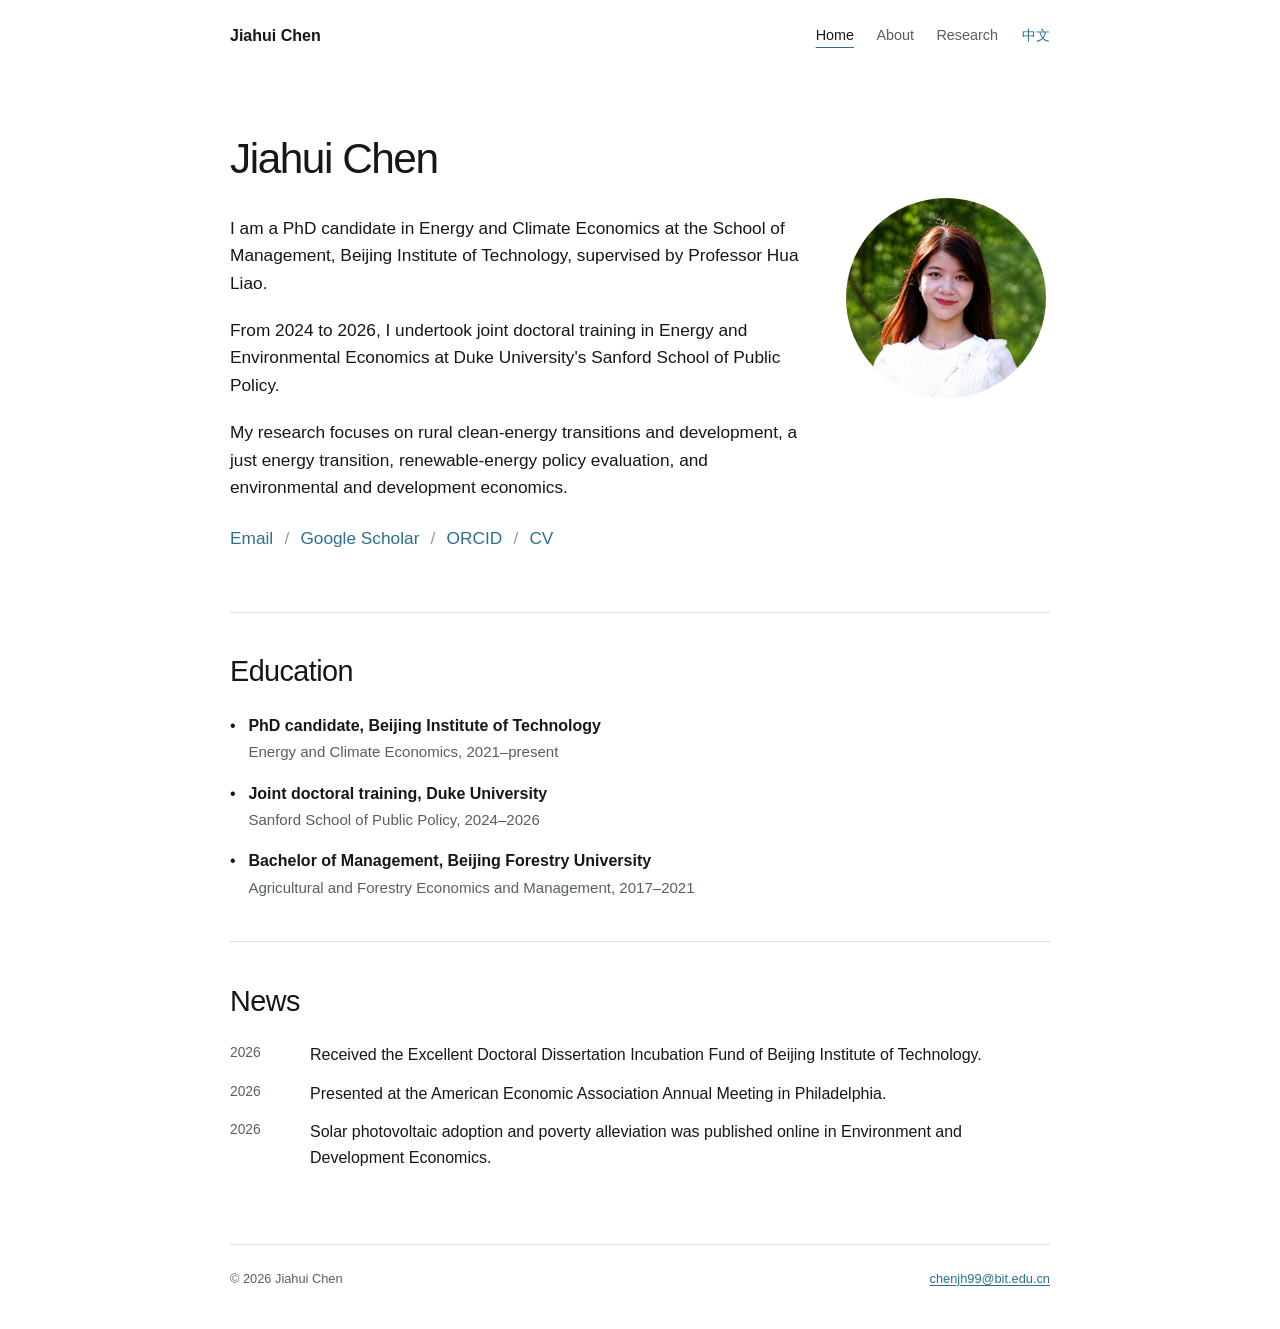
==== commit 6640497c: "Redesign site as minimalist academic profile" ====
--- a/index.html
+++ b/index.html
@@ -3,57 +3,47 @@
 <head>
   <meta charset="utf-8">
   <meta name="viewport" content="width=device-width, initial-scale=1">
-  <meta name="description" content="Jiahui Chen is an applied economics doctoral researcher studying household energy transitions, climate risks, and renewable-energy policy.">
-  <title>Jiahui Chen | Energy &amp; Climate Economics</title>
+  <meta name="description" content="Jiahui Chen is an applied economist studying energy transitions, climate policy, and development.">
+  <title>Jiahui Chen | Applied Economist</title>
   <link rel="stylesheet" href="assets/css/styles.css">
   <script src="assets/js/site.js" defer></script>
 </head>
-<body data-title-en="Jiahui Chen | Energy &amp; Climate Economics" data-title-zh="陈佳慧｜能源与气候经济">
+<body data-title-en="Jiahui Chen | Applied Economist" data-title-zh="陈佳慧｜应用经济学研究者">
   <a class="skip-link" href="#main-content" data-en="Skip to main content" data-zh="跳转至主要内容">Skip to main content</a>
-
   <header class="site-header">
-    <a class="brand" href="index.html" aria-label="Jiahui Chen home" data-aria-en="Jiahui Chen home" data-aria-zh="陈佳慧主页">
-      <span class="brand-name" data-en="Jiahui Chen" data-zh="陈佳慧">Jiahui Chen</span>
-      <span class="brand-mark" data-en="Applied economist" data-zh="应用经济学研究者">Applied economist</span>
-    </a>
-    <nav class="site-nav" data-navigation aria-label="Primary navigation" data-aria-en="Primary navigation" data-aria-zh="主要导航">
-      <a href="index.html" aria-current="page" data-en="Home" data-zh="首页">Home</a>
-      <a href="about.html" data-en="About" data-zh="关于">About</a>
-      <a href="research.html" data-en="Research" data-zh="研究">Research</a>
-    </nav>
-    <button class="menu-toggle" type="button" data-menu-toggle aria-expanded="false" aria-label="Open or close navigation" data-aria-en="Open or close navigation" data-aria-zh="打开或关闭导航"><span aria-hidden="true"></span><span aria-hidden="true"></span></button>
+    <a class="brand" href="index.html" aria-label="Jiahui Chen home" data-aria-en="Jiahui Chen home" data-aria-zh="陈佳慧主页"><span data-en="Jiahui Chen" data-zh="陈佳慧">Jiahui Chen</span></a>
+    <nav class="site-nav" data-navigation aria-label="Primary navigation" data-aria-en="Primary navigation" data-aria-zh="主要导航"><a href="index.html" aria-current="page" data-en="Home" data-zh="首页">Home</a><a href="about.html" data-en="About" data-zh="关于">About</a><a href="research.html" data-en="Research" data-zh="研究">Research</a></nav>
+    <button class="menu-toggle" type="button" data-menu-toggle aria-expanded="false" aria-label="Open or close navigation" data-aria-en="Open or close navigation" data-aria-zh="打开或关闭导航"><span></span><span></span></button>
     <button class="lang-switch" type="button" data-language-toggle aria-label="切换到中文">中文</button>
   </header>
-
   <main id="main-content" class="page-shell">
-    <section class="hero friendly-hero" aria-labelledby="hero-title">
-      <figure class="portrait-frame">
-        <img src="assets/images/jiahui-chen.jpg" width="1122" height="1402" alt="Portrait of Jiahui Chen / 陈佳慧肖像" fetchpriority="high">
-      </figure>
-      <div class="hero-copy">
-        <p class="hello" data-en="Hi, I’m Jiahui 👋" data-zh="你好，我是佳慧 👋">Hi, I’m Jiahui 👋</p>
-        <h1 id="hero-title" class="display-title" data-en="Jiahui Chen" data-zh="Jiahui Chen">Jiahui Chen</h1>
-        <p class="lead" data-en="I study how households respond to energy transitions and climate risks—and how public policy can make those transitions cleaner, fairer, and more inclusive." data-zh="我关注家庭如何应对能源转型与气候风险，以及公共政策如何推动更清洁、更公平、更具包容性的转型。">I study how households respond to energy transitions and climate risks—and how public policy can make those transitions cleaner, fairer, and more inclusive.</p>
-        <ul class="identity-lines">
-          <li data-en="PhD researcher in Energy &amp; Climate Economics, Beijing Institute of Technology · 2022–2027" data-zh="北京理工大学能源与气候经济博士研究生 · 2022–2027">PhD researcher in Energy &amp; Climate Economics, Beijing Institute of Technology · 2022–2027</li>
-          <li data-en="Joint doctoral training, Sanford School of Public Policy, Duke University · 2024–2026" data-zh="美国杜克大学 Sanford 公共政策学院联合培养博士 · 2024–2026">Joint doctoral training, Sanford School of Public Policy, Duke University · 2024–2026</li>
-        </ul>
-        <div class="actions" aria-label="Academic links" data-aria-en="Academic links" data-aria-zh="学术链接">
-          <a class="button" href="research.html" data-en="View my research" data-zh="查看研究成果">View my research</a>
-          <a class="button secondary" href="Resume_Chenjiahui.pdf" data-en="Download CV" data-zh="下载简历">Download CV</a>
-          <a class="button secondary" href="mailto:chenjh99@bit.edu.cn" data-en="Email me" data-zh="联系我">Email me</a>
-        </div>
-        <ul class="interest-pills" aria-label="Research profiles" data-aria-en="Research profiles" data-aria-zh="学术档案">
-          <li><a href="https://scholar.google.com/citations?user=tpFVbtoAAAAJ&amp;hl=zh-CN" target="_blank" rel="noopener noreferrer">Google Scholar ↗</a></li>
-          <li><a href="https://orcid.org/0000-0003-0874-3194" target="_blank" rel="noopener noreferrer">ORCID ↗</a></li>
-        </ul>
+    <section class="profile-intro" aria-labelledby="hero-title">
+      <h1 id="hero-title" class="profile-name" data-en="Jiahui Chen" data-zh="陈佳慧">Jiahui Chen</h1>
+      <figure class="portrait-frame"><img src="assets/images/jiahui-chen.jpg" width="1122" height="1402" alt="Portrait of Jiahui Chen / 陈佳慧肖像" fetchpriority="high"></figure>
+      <div class="profile-copy">
+        <p data-en="I am a PhD candidate in Energy and Climate Economics at the School of Management, Beijing Institute of Technology, supervised by Professor Hua Liao." data-zh="我是北京理工大学管理学院能源与气候经济方向博士研究生，导师为廖华教授。">I am a PhD candidate in Energy and Climate Economics at the School of Management, Beijing Institute of Technology, supervised by Professor Hua Liao.</p>
+        <p data-en="From 2024 to 2026, I undertook joint doctoral training in Energy and Environmental Economics at Duke University's Sanford School of Public Policy." data-zh="2024 至 2026 年，我在美国杜克大学 Sanford 公共政策学院开展能源与环境经济方向的联合培养博士研究。">From 2024 to 2026, I undertook joint doctoral training in Energy and Environmental Economics at Duke University's Sanford School of Public Policy.</p>
+        <p data-en="My research focuses on rural clean-energy transitions and development, a just energy transition, renewable-energy policy evaluation, and environmental and development economics." data-zh="我的研究关注农村能源清洁转型与发展、能源公正转型、可再生能源政策评估，以及环境与发展经济学。">My research focuses on rural clean-energy transitions and development, a just energy transition, renewable-energy policy evaluation, and environmental and development economics.</p>
+        <p class="profile-links"><a href="mailto:chenjh99@bit.edu.cn">Email</a><span>/</span><a href="https://scholar.google.com/citations?user=tpFVbtoAAAAJ&amp;hl=zh-CN" target="_blank" rel="noopener noreferrer">Google Scholar</a><span>/</span><a href="https://orcid.org/0000-0003-0874-3194" target="_blank" rel="noopener noreferrer">ORCID</a><span>/</span><a href="Resume_Chenjiahui.pdf" data-en="CV" data-zh="简历">CV</a></p>
       </div>
     </section>
+    <section class="plain-section" aria-labelledby="education-title">
+      <h2 id="education-title" data-en="Education" data-zh="教育背景">Education</h2>
+      <ul class="entry-list">
+        <li><strong data-en="PhD candidate, Beijing Institute of Technology" data-zh="北京理工大学，经济学博士研究生">PhD candidate, Beijing Institute of Technology</strong><span data-en="Energy and Climate Economics, 2021–present" data-zh="能源与气候经济，2021–至今">Energy and Climate Economics, 2021–present</span></li>
+        <li><strong data-en="Joint doctoral training, Duke University" data-zh="美国杜克大学，联合培养博士">Joint doctoral training, Duke University</strong><span data-en="Sanford School of Public Policy, 2024–2026" data-zh="Sanford 公共政策学院，2024–2026">Sanford School of Public Policy, 2024–2026</span></li>
+        <li><strong data-en="Bachelor of Management, Beijing Forestry University" data-zh="北京林业大学，管理学学士">Bachelor of Management, Beijing Forestry University</strong><span data-en="Agricultural and Forestry Economics and Management, 2017–2021" data-zh="农林经济管理，2017–2021">Agricultural and Forestry Economics and Management, 2017–2021</span></li>
+      </ul>
+    </section>
+    <section class="plain-section" aria-labelledby="news-title">
+      <h2 id="news-title" data-en="News" data-zh="近期动态">News</h2>
+      <ul class="news-list">
+        <li><time datetime="2026">2026</time><span data-en="Received the Excellent Doctoral Dissertation Incubation Fund of Beijing Institute of Technology." data-zh="获北京理工大学优秀博士学位论文育苗基金。">Received the Excellent Doctoral Dissertation Incubation Fund of Beijing Institute of Technology.</span></li>
+        <li><time datetime="2026">2026</time><span data-en="Presented at the American Economic Association Annual Meeting in Philadelphia." data-zh="参加在费城举行的美国经济学会年会（AEA Annual Meeting）。">Presented at the American Economic Association Annual Meeting in Philadelphia.</span></li>
+        <li><time datetime="2026">2026</time><span data-en="Solar photovoltaic adoption and poverty alleviation was published online in Environment and Development Economics." data-zh="论文《Solar photovoltaic adoption and poverty alleviation》在线发表于 Environment and Development Economics。">Solar photovoltaic adoption and poverty alleviation was published online in Environment and Development Economics.</span></li>
+      </ul>
+    </section>
   </main>
-
-  <footer class="site-footer">
-    <p><span data-en="Academic correspondence" data-zh="学术联系">Academic correspondence</span><br><a href="mailto:chenjh99@bit.edu.cn">chenjh99@bit.edu.cn</a></p>
-    <nav class="footer-links" aria-label="Footer profiles" data-aria-en="Footer profiles" data-aria-zh="页脚档案"><a href="https://scholar.google.com/citations?user=tpFVbtoAAAAJ&amp;hl=zh-CN" target="_blank" rel="noopener noreferrer">Scholar</a><a href="https://orcid.org/0000-0003-0874-3194" target="_blank" rel="noopener noreferrer">ORCID</a><a href="Resume_Chenjiahui.pdf" data-en="CV" data-zh="简历">CV</a></nav>
-  </footer>
+  <footer class="site-footer"><span>© 2026 Jiahui Chen</span><a href="mailto:chenjh99@bit.edu.cn">chenjh99@bit.edu.cn</a></footer>
 </body>
 </html>
--- a/assets/css/styles.css
+++ b/assets/css/styles.css
@@ -1,140 +1,89 @@
 :root {
+  --ink: #171717;
+  --muted: #565f65;
+  --accent: #2c6f91;
+  --line: #dddddd;
   --paper: #ffffff;
-  --paper-soft: #f7f8fa;
-  --ink: #20252b;
-  --muted: #5f6872;
-  --accent: #24577a;
-  --accent-dark: #173f5b;
-  --line: #dfe3e7;
-  --line-strong: #c8ced5;
-  --body: -apple-system, BlinkMacSystemFont, "Segoe UI", "Helvetica Neue", Arial, "Microsoft YaHei", sans-serif;
+  --body: -apple-system, BlinkMacSystemFont, "Segoe UI", Arial, "Microsoft YaHei", sans-serif;
   --display: var(--body);
-  --title-size: clamp(2.05rem, 4vw, 2.65rem);
-  --section-title-size: clamp(1.6rem, 3vw, 2rem);
-  --max: 1060px;
-  --gutter: clamp(1.25rem, 4vw, 3rem);
-  --section-space: clamp(3rem, 6vw, 5rem);
+  --title-size: clamp(2.1rem, 5vw, 2.65rem);
+  --section-title-size: clamp(1.45rem, 3vw, 1.8rem);
+  --max: 820px;
+  --gutter: clamp(1.2rem, 5vw, 2.5rem);
 }
-
 *, *::before, *::after { box-sizing: border-box; }
 html { scroll-behavior: smooth; }
-body { margin: 0; color: var(--ink); background: var(--paper); font: 400 1rem/1.65 var(--body); -webkit-font-smoothing: antialiased; }
-img, svg { display: block; max-width: 100%; }
-a { color: var(--accent); text-underline-offset: .18em; text-decoration-thickness: 1px; }
+body { margin: 0; color: var(--ink); background: var(--paper); font: 400 1rem/1.6 var(--body); -webkit-font-smoothing: antialiased; }
+a { color: var(--accent); text-decoration-thickness: 1px; text-underline-offset: .18em; }
+a:hover { color: #174d69; }
+img { display: block; max-width: 100%; }
 button { color: inherit; font: inherit; }
-::selection { color: #fff; background: var(--accent); }
 :focus-visible { outline: 2px solid var(--accent); outline-offset: 3px; }
-
-.skip-link { position: fixed; top: .75rem; left: .75rem; z-index: 100; padding: .55rem .8rem; color: #fff; background: var(--accent-dark); transform: translateY(calc(-100% - 1.5rem)); }
+.skip-link { position: fixed; top: .75rem; left: .75rem; z-index: 99; padding: .45rem .7rem; color: #fff; background: var(--ink); transform: translateY(-150%); }
 .skip-link:focus { transform: translateY(0); }
-
-.site-header { position: relative; z-index: 20; display: grid; grid-template-columns: minmax(12rem, 1fr) auto auto; align-items: center; gap: clamp(1rem, 3vw, 2.2rem); width: min(calc(100% - 2 * var(--gutter)), var(--max)); min-height: 5rem; margin-inline: auto; border-bottom: 1px solid var(--line); }
-.brand { display: flex; align-items: baseline; gap: .65rem; width: fit-content; color: var(--ink); text-decoration: none; }
-.brand::before { width: .38rem; height: 1.15rem; content: ""; background: var(--accent); }
-.brand-name { font-size: 1.15rem; font-weight: 650; line-height: 1; }
-.brand-mark { color: var(--muted); font-size: .72rem; font-weight: 500; letter-spacing: .04em; }
-.site-nav { display: flex; align-items: center; gap: clamp(1rem, 2.5vw, 1.8rem); }
-.site-nav a { padding: .45rem 0; border-bottom: 2px solid transparent; color: var(--muted); font-size: .88rem; font-weight: 500; text-decoration: none; }
-.site-nav a:hover, .site-nav a[aria-current="page"] { border-color: var(--accent); color: var(--ink); }
-.lang-switch, .menu-toggle { border: 1px solid var(--line-strong); color: var(--ink); background: var(--paper); cursor: pointer; }
-.lang-switch { min-width: 3.7rem; padding: .45rem .7rem; font-size: .82rem; }
-.lang-switch:hover { border-color: var(--accent); color: var(--accent); }
-.menu-toggle { display: none; width: 2.55rem; height: 2.55rem; padding: .65rem; }
-.menu-toggle span { display: block; height: 1px; margin: .32rem 0; background: currentColor; }
-
-.page-shell { width: min(calc(100% - 2 * var(--gutter)), var(--max)); margin-inline: auto; overflow: clip; }
-.hero { min-height: auto; padding: clamp(2.5rem, 5vw, 4rem) 0; }
-.friendly-hero { display: grid; grid-template-columns: minmax(190px, .58fr) minmax(0, 1.42fr); gap: clamp(2.5rem, 6vw, 5rem); align-items: center; min-height: calc(100vh - 6.8rem); padding: clamp(3rem, 7vh, 5rem) 0; }
-.portrait-frame { width: min(100%, 17rem); aspect-ratio: 1 / 1; margin: 0 auto; }
-.portrait-frame img { width: 100%; height: 100%; border: 1px solid var(--line-strong); border-radius: 50%; object-fit: cover; object-position: center 32%; }
-.hero-copy { max-width: 43rem; }
-.hello { margin: 0 0 .45rem; color: var(--muted); font-size: .95rem; font-weight: 500; }
-.display-title { margin: 0; font-family: var(--body); font-size: var(--title-size); font-weight: 650; letter-spacing: -.025em; line-height: 1.15; }
-.lead { max-width: 42rem; margin: 1.1rem 0 0; color: var(--muted); font-size: 1.02rem; }
-.identity-lines { display: grid; gap: .35rem; margin: 1.25rem 0 0; padding: 0; list-style: none; }
-.identity-lines li { color: var(--ink); font-size: .92rem; }
-.identity-lines li::before { margin-right: .55rem; color: var(--accent); content: "—"; }
-.actions { display: flex; flex-wrap: wrap; gap: .55rem; margin-top: 1.35rem; }
-.button { display: inline-flex; align-items: center; min-height: 2.35rem; padding: .45rem .8rem; border: 1px solid var(--accent); color: #fff; background: var(--accent); font-size: .84rem; font-weight: 550; text-decoration: none; }
-.button:hover { background: var(--accent-dark); }
-.button.secondary { color: var(--accent); background: var(--paper); }
-.button.secondary:hover { color: #fff; background: var(--accent); }
-.text-link { color: var(--accent); font-weight: 550; }
-.text-link::after { margin-left: .3rem; content: "↗"; }
-
-.section { padding: var(--section-space) 0; border-top: 1px solid var(--line); }
-.hero:not(.friendly-hero) + .section { padding-top: clamp(2.75rem, 5vw, 4rem); }
-.section-heading { display: grid; grid-template-columns: minmax(12rem, .4fr) 1fr; gap: clamp(1.5rem, 5vw, 4rem); align-items: start; margin-bottom: clamp(1.75rem, 4vw, 3rem); }
-.section-heading h1, .section-heading h2 { max-width: 18ch; margin: 0; font-family: var(--display); font-size: var(--section-title-size); font-weight: 650; letter-spacing: -.015em; line-height: 1.2; }
-.section-heading h1 { font-size: var(--title-size); }
-.section-heading p { max-width: 45rem; margin: 0; color: var(--muted); }
-.eyebrow, .meta, .publication-type { color: var(--muted); font-size: .78rem; font-weight: 600; letter-spacing: .04em; text-transform: uppercase; }
-.eyebrow { margin: 0 0 .7rem; }
-
-.interest-pills, .tag-list { display: flex; flex-wrap: wrap; gap: .35rem .9rem; margin: .9rem 0 0; padding: 0; list-style: none; }
-.interest-pills li, .tag-list li, .tag { padding: 0; border: 0; color: var(--accent); background: transparent; font-size: .84rem; font-weight: 500; }
-.interest-pills li + li::before, .tag-list li + li::before { margin-right: .9rem; color: var(--line-strong); content: "/"; }
-
-.card-grid, .wide-grid { display: grid; grid-template-columns: repeat(2, minmax(0, 1fr)); border-top: 1px solid var(--line); }
-.card { min-height: auto; padding: 1.4rem 1.2rem 1.4rem 0; border-bottom: 1px solid var(--line); background: transparent; }
-.card:nth-child(odd) { padding-right: 2rem; border-right: 1px solid var(--line); }
-.card:nth-child(even) { padding-left: 2rem; }
-.card h3 { margin: .3rem 0 .4rem; font: 620 1.05rem/1.35 var(--body); }
-.card p { margin: 0; color: var(--muted); font-size: .9rem; }
-
-.timeline { margin: 0; padding: 0; border-top: 1px solid var(--line); list-style: none; }
-.timeline-item { display: grid; grid-template-columns: 8rem 1fr; gap: 2rem; padding: 1.5rem 0; border-bottom: 1px solid var(--line); }
-.timeline-date { margin: .15rem 0 0; color: var(--muted); font-size: .82rem; font-weight: 550; }
-.timeline-content { padding: 0; background: transparent; }
-.timeline-content h3 { margin: 0 0 .3rem; font: 620 1.08rem/1.35 var(--body); }
-.timeline-content p { max-width: 48rem; margin: .25rem 0 0; color: var(--muted); font-size: .92rem; }
-
-.publication-list { border-top: 1px solid var(--line); }
-.publication { display: grid; grid-template-columns: 4.5rem 1fr; gap: 1.5rem; padding: 1.3rem 0; border-bottom: 1px solid var(--line); }
-.publication h3 { max-width: 60rem; margin: 0 0 .35rem; font: 620 1.02rem/1.4 var(--body); }
-.publication h3 a { color: var(--ink); }
-.publication p { margin: 0; color: var(--muted); font-size: .9rem; }
-.author-self { color: var(--ink); font-weight: 700; }
-
-.site-footer { display: grid; grid-template-columns: 1fr auto; gap: 2rem; align-items: end; width: min(calc(100% - 2 * var(--gutter)), var(--max)); margin: 0 auto; padding: 2.25rem 0; border-top: 1px solid var(--line); }
-.site-footer p { margin: 0; color: var(--muted); font-size: .82rem; }
-.footer-links { display: flex; flex-wrap: wrap; gap: 1rem; justify-content: flex-end; }
-.footer-links a { font-size: .82rem; font-weight: 500; }
-
-@media (max-width: 760px) {
-  :root { --gutter: 1.1rem; --section-space: 3rem; --title-size: clamp(1.9rem, 9vw, 2.25rem); --section-title-size: 1.45rem; }
-  .site-header { grid-template-columns: 1fr auto auto; min-height: 4.5rem; }
-  .brand-mark { display: none; }
+.site-header { position: relative; display: grid; grid-template-columns: 1fr auto auto; align-items: center; gap: 1.5rem; width: min(calc(100% - 2 * var(--gutter)), var(--max)); min-height: 4.5rem; margin: 0 auto; }
+.brand { color: var(--ink); font-size: 1rem; font-weight: 600; text-decoration: none; }
+.site-nav { display: flex; gap: 1.4rem; }
+.site-nav a { color: var(--muted); font-size: .9rem; text-decoration: none; }
+.site-nav a:hover, .site-nav a[aria-current="page"] { color: var(--ink); }
+.site-nav a[aria-current="page"] { text-decoration: underline; text-decoration-color: var(--accent); text-underline-offset: .45rem; }
+.lang-switch { padding: .25rem 0; border: 0; color: var(--accent); background: transparent; font-size: .86rem; cursor: pointer; }
+.menu-toggle { display: none; width: 2.25rem; height: 2.25rem; padding: .55rem; border: 1px solid var(--line); background: #fff; }
+.menu-toggle span { display: block; height: 1px; margin: .3rem 0; background: currentColor; }
+.page-shell { width: min(calc(100% - 2 * var(--gutter)), var(--max)); margin: 0 auto; }
+.profile-intro { position: relative; min-height: auto; padding: 4rem 0 2.5rem; }
+.profile-name { margin: 0 0 2rem; font-family: var(--body); font-size: var(--title-size); font-weight: 400; letter-spacing: -.035em; line-height: 1.1; }
+.profile-copy { padding-right: 15.5rem; }
+.profile-copy p { margin: 0 0 1.2rem; font-size: 1.08rem; line-height: 1.6; }
+.portrait-frame { position: absolute; top: 7.9rem; right: .25rem; width: 12.5rem; aspect-ratio: 1 / 1; margin: 0; }
+.portrait-frame img { width: 100%; height: 100%; border-radius: 50%; object-fit: cover; object-position: center 32%; }
+.profile-links { display: flex; flex-wrap: wrap; gap: .35rem .7rem; padding-top: .25rem; }
+.profile-links span { color: #999; }
+.profile-links a { text-decoration: none; }
+.plain-section { padding: 2.6rem 0; border-top: 1px solid var(--line); }
+.plain-section h2 { margin: 0 0 1.5rem; font-family: var(--body); font-size: var(--section-title-size); font-weight: 400; letter-spacing: -.02em; line-height: 1.2; }
+.plain-section > p { max-width: 46rem; margin: 0; color: var(--muted); }
+.entry-list, .news-list, .dated-list, .publication-list { margin: 0; padding: 0; list-style: none; }
+.entry-list { display: grid; gap: 1rem; }
+.entry-list li { display: grid; gap: .12rem; padding-left: 1.15rem; position: relative; }
+.entry-list li::before { position: absolute; left: 0; content: "•"; }
+.entry-list strong { font-weight: 600; }
+.entry-list span { color: var(--muted); font-size: .94rem; }
+.news-list { display: grid; gap: .8rem; }
+.news-list li { display: grid; grid-template-columns: 4rem 1fr; gap: 1rem; }
+.news-list time, .dated-list time, .pub-year { color: var(--muted); font-size: .86rem; font-variant-numeric: tabular-nums; }
+.inner-page { padding-top: 3.8rem; }
+.page-title { padding-bottom: 2.6rem; }
+.page-title h1 { margin: 0 0 1rem; font-family: var(--body); font-size: var(--title-size); font-weight: 400; letter-spacing: -.035em; line-height: 1.1; }
+.page-title p { max-width: 43rem; margin: 0; color: var(--muted); font-size: 1.03rem; }
+.dated-list { display: grid; gap: 1.35rem; }
+.dated-list li { display: grid; grid-template-columns: 7rem 1fr; gap: 1.2rem; }
+.dated-list strong { font-weight: 600; }
+.dated-list p { margin: .15rem 0 0; color: var(--muted); font-size: .94rem; }
+.dated-list.compact { gap: .8rem; }
+.publication-list li { display: grid; grid-template-columns: 3.5rem 1fr; gap: 1rem; padding: 0 0 1.25rem; }
+.publication-list p { margin: 0; }
+.publication-list strong { font-weight: 700; }
+.publication-list i { color: var(--muted); }
+.more-link { margin-top: .5rem !important; }
+.site-footer { display: flex; justify-content: space-between; gap: 2rem; width: min(calc(100% - 2 * var(--gutter)), var(--max)); margin: 2rem auto 0; padding: 1.5rem 0 2.5rem; border-top: 1px solid var(--line); color: var(--muted); font-size: .8rem; }
+.site-footer nav { display: flex; gap: 1rem; }
+@media (max-width: 680px) {
+  :root { --title-size: 2.15rem; --section-title-size: 1.45rem; }
+  .site-header { grid-template-columns: 1fr auto auto; min-height: 4.2rem; gap: .7rem; }
   .js .menu-toggle { display: block; }
-  .menu-toggle[aria-expanded="true"] span:first-child { transform: translateY(.22rem) rotate(45deg); }
-  .menu-toggle[aria-expanded="true"] span:last-child { transform: translateY(-.22rem) rotate(-45deg); }
-  .site-nav { position: absolute; top: 100%; right: 0; left: 0; flex-direction: column; align-items: stretch; gap: 0; padding: .5rem var(--gutter); border: 1px solid var(--line); background: var(--paper); }
+  .site-nav { position: absolute; top: 100%; right: 0; left: 0; z-index: 10; flex-direction: column; gap: 0; padding: .5rem 0; border-block: 1px solid var(--line); background: #fff; }
   .js .site-nav { display: none; }
   .site-nav.is-open { display: flex; }
-  .site-nav a { padding: .7rem 0; border-bottom: 1px solid var(--line); }
-  .friendly-hero { grid-template-columns: 1fr; gap: 2rem; min-height: auto; padding: 2.75rem 0 3.5rem; }
-  .portrait-frame { width: min(62vw, 14rem); }
-  .section-heading, .site-footer { grid-template-columns: 1fr; gap: 1rem; }
-  .section-heading p { margin-left: 0; }
-  .card-grid, .wide-grid { grid-template-columns: 1fr; }
-  .card:nth-child(odd), .card:nth-child(even) { padding: 1.2rem 0; border-right: 0; }
-  .timeline-item { grid-template-columns: 1fr; gap: .4rem; padding: 1.2rem 0; }
-  .publication { grid-template-columns: 3.5rem 1fr; gap: .75rem; padding: 1.1rem 0; }
-  .footer-links { justify-content: flex-start; }
+  .site-nav a { padding: .55rem 0; }
+  .profile-intro { display: flex; flex-direction: column; padding-top: 2.5rem; }
+  .profile-name { margin-bottom: 1.5rem; }
+  .portrait-frame { position: static; order: 2; width: 9.5rem; margin: 0 0 1.5rem; }
+  .profile-copy { order: 3; padding-right: 0; }
+  .profile-copy p { font-size: 1rem; }
+  .news-list li, .dated-list li { grid-template-columns: 1fr; gap: .2rem; }
+  .publication-list li { grid-template-columns: 2.8rem 1fr; gap: .65rem; }
+  .site-footer { flex-direction: column; gap: .6rem; }
 }
-
-@media (min-width: 761px) and (max-width: 980px) {
-  .friendly-hero { grid-template-columns: minmax(180px, .55fr) 1fr; gap: 3rem; }
-}
-
-@media print {
-  body { background: #fff; }
-  .site-nav, .lang-switch, .menu-toggle, .actions { display: none; }
-  .site-header, .site-footer { min-height: auto; padding-block: 1rem; }
-  .section, .hero { padding-block: 2rem; }
-}
-
-@media (prefers-reduced-motion: reduce) {
-  html { scroll-behavior: auto; }
-  *, *::before, *::after { transition-duration: .01ms !important; }
-}
+@media print { .site-nav, .lang-switch, .menu-toggle { display: none; } .site-header, .site-footer { min-height: auto; padding-block: 1rem; } }
+@media (prefers-reduced-motion: reduce) { html { scroll-behavior: auto; } }
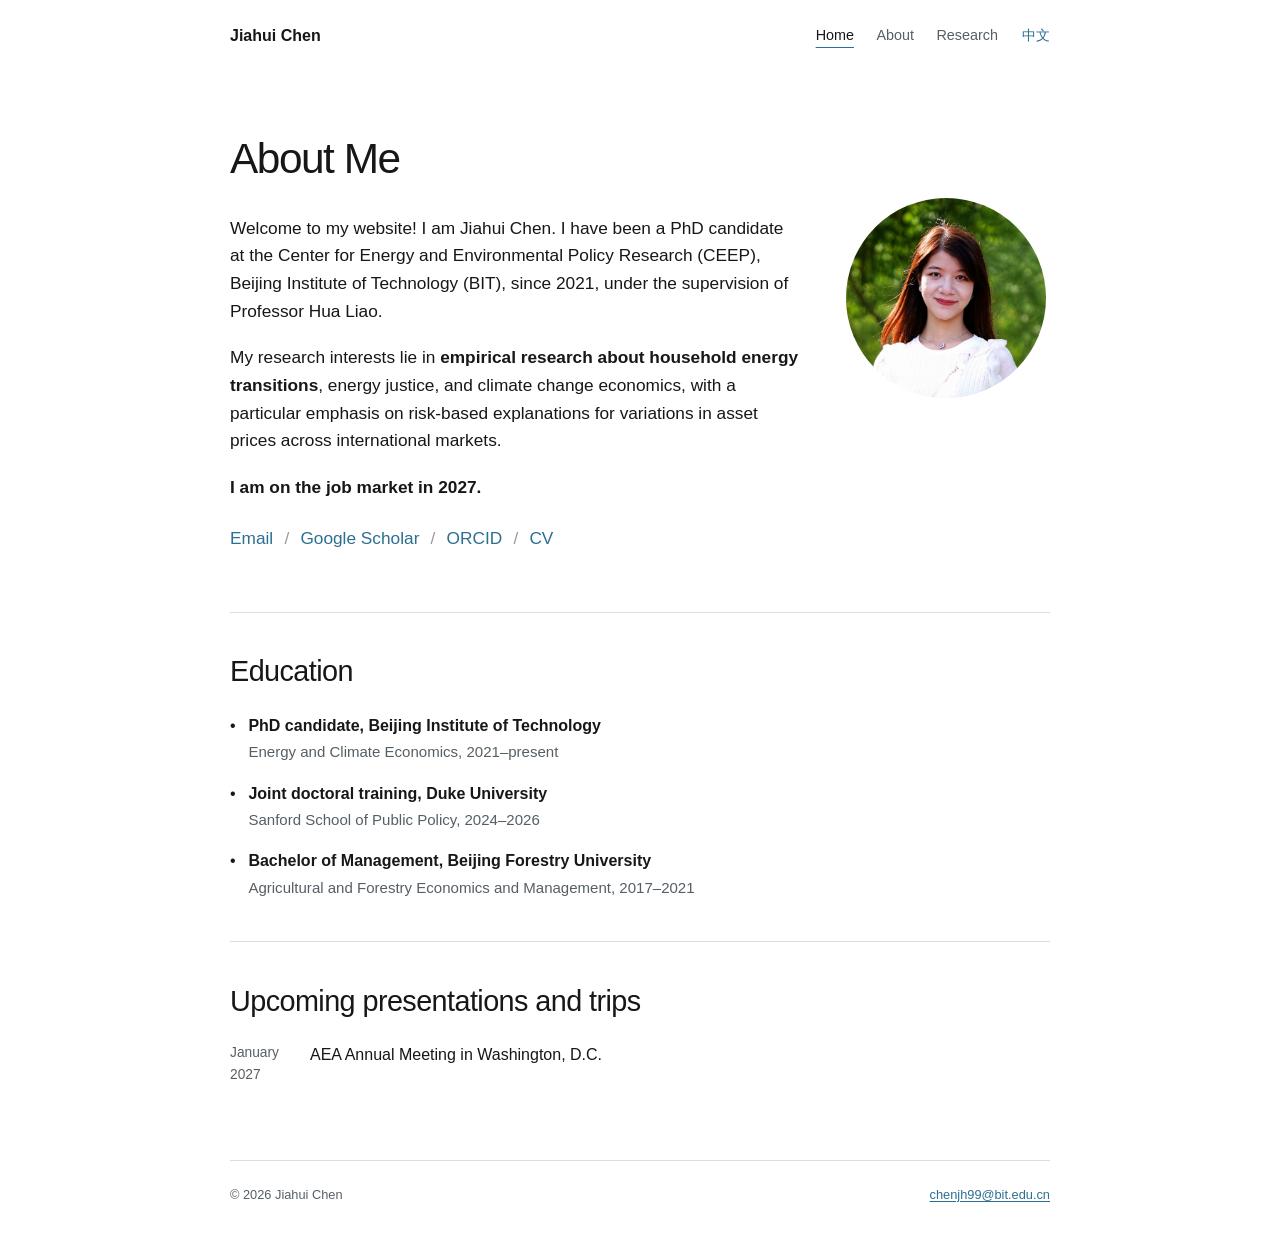
==== commit 6d71ad4e: "content: update homepage biography and travel" ====
--- a/index.html
+++ b/index.html
@@ -18,12 +18,12 @@
   </header>
   <main id="main-content" class="page-shell">
     <section class="profile-intro" aria-labelledby="hero-title">
-      <h1 id="hero-title" class="profile-name" data-en="Jiahui Chen" data-zh="陈佳慧">Jiahui Chen</h1>
+      <h1 id="hero-title" class="profile-name" data-en="About Me" data-zh="关于我">About Me</h1>
       <figure class="portrait-frame"><img src="assets/images/jiahui-chen.jpg" width="1122" height="1402" alt="Portrait of Jiahui Chen / 陈佳慧肖像" fetchpriority="high"></figure>
       <div class="profile-copy">
-        <p data-en="I am a PhD candidate in Energy and Climate Economics at the School of Management, Beijing Institute of Technology, supervised by Professor Hua Liao." data-zh="我是北京理工大学管理学院能源与气候经济方向博士研究生，导师为廖华教授。">I am a PhD candidate in Energy and Climate Economics at the School of Management, Beijing Institute of Technology, supervised by Professor Hua Liao.</p>
-        <p data-en="From 2024 to 2026, I undertook joint doctoral training in Energy and Environmental Economics at Duke University's Sanford School of Public Policy." data-zh="2024 至 2026 年，我在美国杜克大学 Sanford 公共政策学院开展能源与环境经济方向的联合培养博士研究。">From 2024 to 2026, I undertook joint doctoral training in Energy and Environmental Economics at Duke University's Sanford School of Public Policy.</p>
-        <p data-en="My research focuses on rural clean-energy transitions and development, a just energy transition, renewable-energy policy evaluation, and environmental and development economics." data-zh="我的研究关注农村能源清洁转型与发展、能源公正转型、可再生能源政策评估，以及环境与发展经济学。">My research focuses on rural clean-energy transitions and development, a just energy transition, renewable-energy policy evaluation, and environmental and development economics.</p>
+        <p data-en="Welcome to my website! I am Jiahui Chen. I have been a PhD candidate at the Center for Energy and Environmental Policy Research (CEEP), Beijing Institute of Technology (BIT), since 2021, under the supervision of Professor Hua Liao." data-zh="欢迎访问我的个人网站！我是陈佳慧。自 2021 年起，我在北京理工大学能源与环境政策研究中心（CEEP）攻读博士学位，导师为廖华教授。">Welcome to my website! I am Jiahui Chen. I have been a PhD candidate at the Center for Energy and Environmental Policy Research (CEEP), Beijing Institute of Technology (BIT), since 2021, under the supervision of Professor Hua Liao.</p>
+        <p><span data-en="My research interests lie in " data-zh="我的研究兴趣包括">My research interests lie in </span><strong data-en="empirical research about household energy transitions" data-zh="家庭能源转型的实证研究">empirical research about household energy transitions</strong><span data-en=", energy justice, and climate change economics, with a particular emphasis on risk-based explanations for variations in asset prices across international markets." data-zh="、能源公正和气候变化经济学，尤其关注基于风险的解释如何说明国际市场间资产价格的差异。">, energy justice, and climate change economics, with a particular emphasis on risk-based explanations for variations in asset prices across international markets.</span></p>
+        <p><strong data-en="I am on the job market in 2027." data-zh="我将于 2027 年进入学术求职市场。">I am on the job market in 2027.</strong></p>
         <p class="profile-links"><a href="mailto:chenjh99@bit.edu.cn">Email</a><span>/</span><a href="https://scholar.google.com/citations?user=tpFVbtoAAAAJ&amp;hl=zh-CN" target="_blank" rel="noopener noreferrer">Google Scholar</a><span>/</span><a href="https://orcid.org/0000-0003-0874-3194" target="_blank" rel="noopener noreferrer">ORCID</a><span>/</span><a href="Resume_Chenjiahui.pdf" data-en="CV" data-zh="简历">CV</a></p>
       </div>
     </section>
@@ -35,12 +35,10 @@
         <li><strong data-en="Bachelor of Management, Beijing Forestry University" data-zh="北京林业大学，管理学学士">Bachelor of Management, Beijing Forestry University</strong><span data-en="Agricultural and Forestry Economics and Management, 2017–2021" data-zh="农林经济管理，2017–2021">Agricultural and Forestry Economics and Management, 2017–2021</span></li>
       </ul>
     </section>
-    <section class="plain-section" aria-labelledby="news-title">
-      <h2 id="news-title" data-en="News" data-zh="近期动态">News</h2>
+    <section class="plain-section" aria-labelledby="upcoming-title">
+      <h2 id="upcoming-title" data-en="Upcoming presentations and trips" data-zh="近期报告与行程">Upcoming presentations and trips</h2>
       <ul class="news-list">
-        <li><time datetime="2026">2026</time><span data-en="Received the Excellent Doctoral Dissertation Incubation Fund of Beijing Institute of Technology." data-zh="获北京理工大学优秀博士学位论文育苗基金。">Received the Excellent Doctoral Dissertation Incubation Fund of Beijing Institute of Technology.</span></li>
-        <li><time datetime="2026">2026</time><span data-en="Presented at the American Economic Association Annual Meeting in Philadelphia." data-zh="参加在费城举行的美国经济学会年会（AEA Annual Meeting）。">Presented at the American Economic Association Annual Meeting in Philadelphia.</span></li>
-        <li><time datetime="2026">2026</time><span data-en="Solar photovoltaic adoption and poverty alleviation was published online in Environment and Development Economics." data-zh="论文《Solar photovoltaic adoption and poverty alleviation》在线发表于 Environment and Development Economics。">Solar photovoltaic adoption and poverty alleviation was published online in Environment and Development Economics.</span></li>
+        <li><time datetime="2027-01">January 2027</time><span data-en="AEA Annual Meeting in Washington, D.C." data-zh="参加在美国华盛顿特区举行的美国经济学会年会（AEA Annual Meeting）。">AEA Annual Meeting in Washington, D.C.</span></li>
       </ul>
     </section>
   </main>
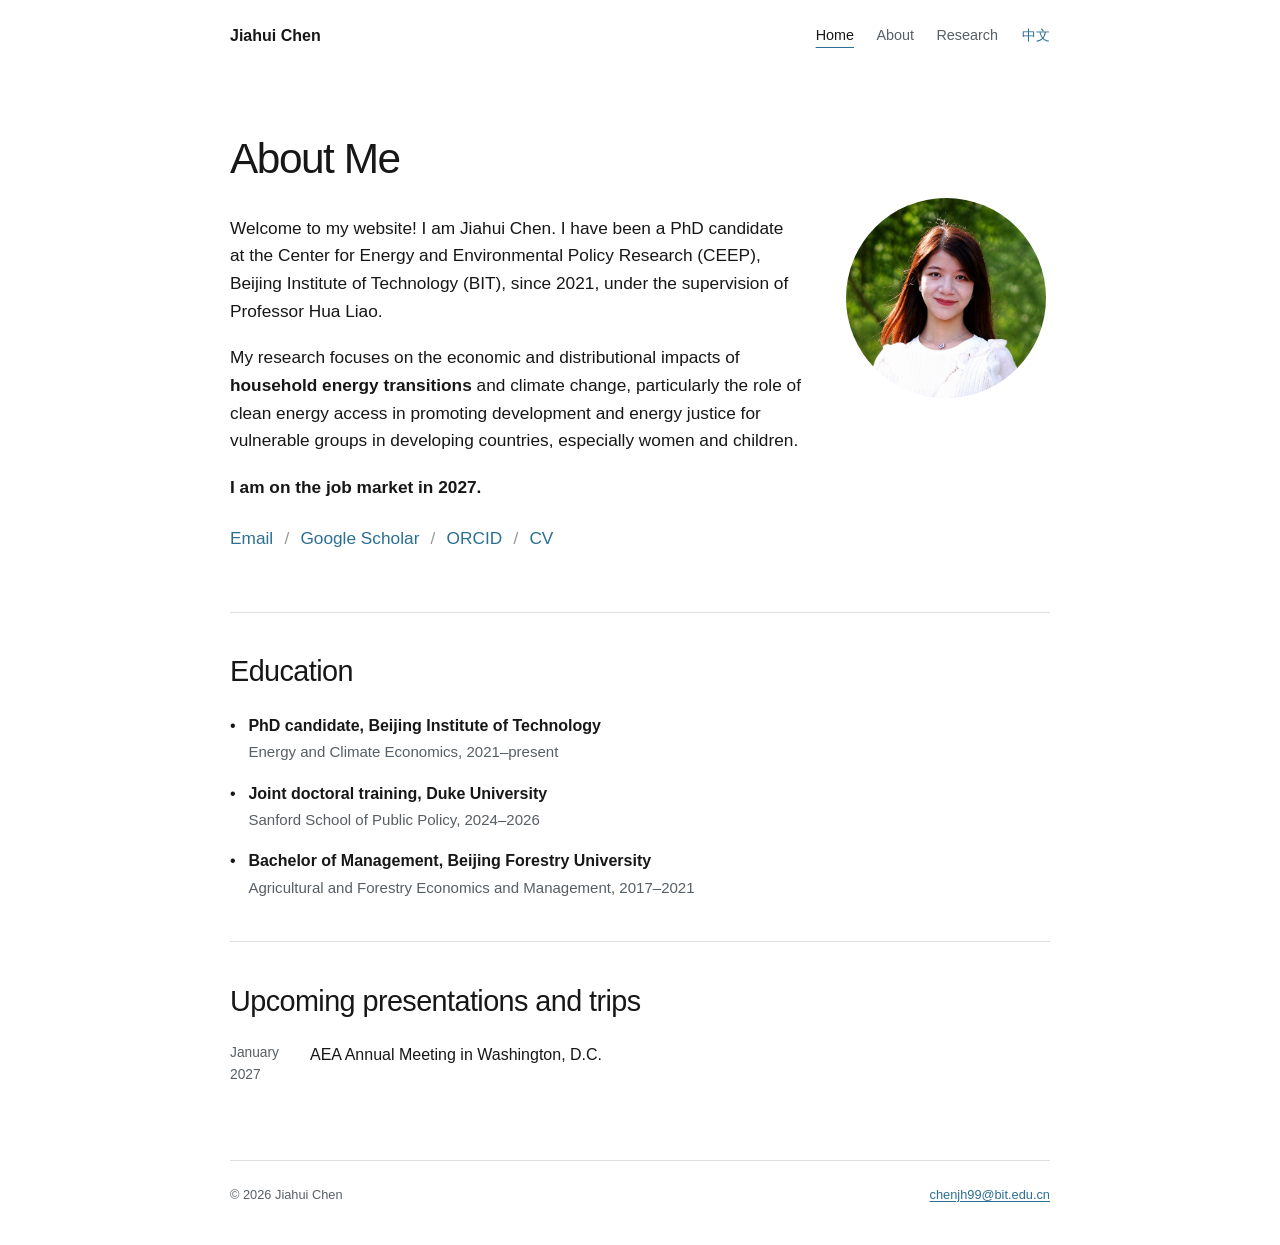
==== commit 50bc4d83: "content: refine homepage research focus" ====
--- a/index.html
+++ b/index.html
@@ -22,7 +22,7 @@
       <figure class="portrait-frame"><img src="assets/images/jiahui-chen.jpg" width="1122" height="1402" alt="Portrait of Jiahui Chen / 陈佳慧肖像" fetchpriority="high"></figure>
       <div class="profile-copy">
         <p data-en="Welcome to my website! I am Jiahui Chen. I have been a PhD candidate at the Center for Energy and Environmental Policy Research (CEEP), Beijing Institute of Technology (BIT), since 2021, under the supervision of Professor Hua Liao." data-zh="欢迎访问我的个人网站！我是陈佳慧。自 2021 年起，我在北京理工大学能源与环境政策研究中心（CEEP）攻读博士学位，导师为廖华教授。">Welcome to my website! I am Jiahui Chen. I have been a PhD candidate at the Center for Energy and Environmental Policy Research (CEEP), Beijing Institute of Technology (BIT), since 2021, under the supervision of Professor Hua Liao.</p>
-        <p><span data-en="My research interests lie in " data-zh="我的研究兴趣包括">My research interests lie in </span><strong data-en="empirical research about household energy transitions" data-zh="家庭能源转型的实证研究">empirical research about household energy transitions</strong><span data-en=", energy justice, and climate change economics, with a particular emphasis on risk-based explanations for variations in asset prices across international markets." data-zh="、能源公正和气候变化经济学，尤其关注基于风险的解释如何说明国际市场间资产价格的差异。">, energy justice, and climate change economics, with a particular emphasis on risk-based explanations for variations in asset prices across international markets.</span></p>
+        <p><span data-en="My research focuses on the economic and distributional impacts of " data-zh="我的研究聚焦">My research focuses on the economic and distributional impacts of </span><strong data-en="household energy transitions" data-zh="家庭能源转型">household energy transitions</strong><span data-en=" and climate change, particularly the role of clean energy access in promoting development and energy justice for vulnerable groups in developing countries, especially women and children." data-zh="与气候变化的经济影响和分配效应，尤其关注清洁能源获取在促进发展中国家发展以及推动妇女和儿童等弱势群体能源正义方面的作用。"> and climate change, particularly the role of clean energy access in promoting development and energy justice for vulnerable groups in developing countries, especially women and children.</span></p>
         <p><strong data-en="I am on the job market in 2027." data-zh="我将于 2027 年进入学术求职市场。">I am on the job market in 2027.</strong></p>
         <p class="profile-links"><a href="mailto:chenjh99@bit.edu.cn">Email</a><span>/</span><a href="https://scholar.google.com/citations?user=tpFVbtoAAAAJ&amp;hl=zh-CN" target="_blank" rel="noopener noreferrer">Google Scholar</a><span>/</span><a href="https://orcid.org/0000-0003-0874-3194" target="_blank" rel="noopener noreferrer">ORCID</a><span>/</span><a href="Resume_Chenjiahui.pdf" data-en="CV" data-zh="简历">CV</a></p>
       </div>
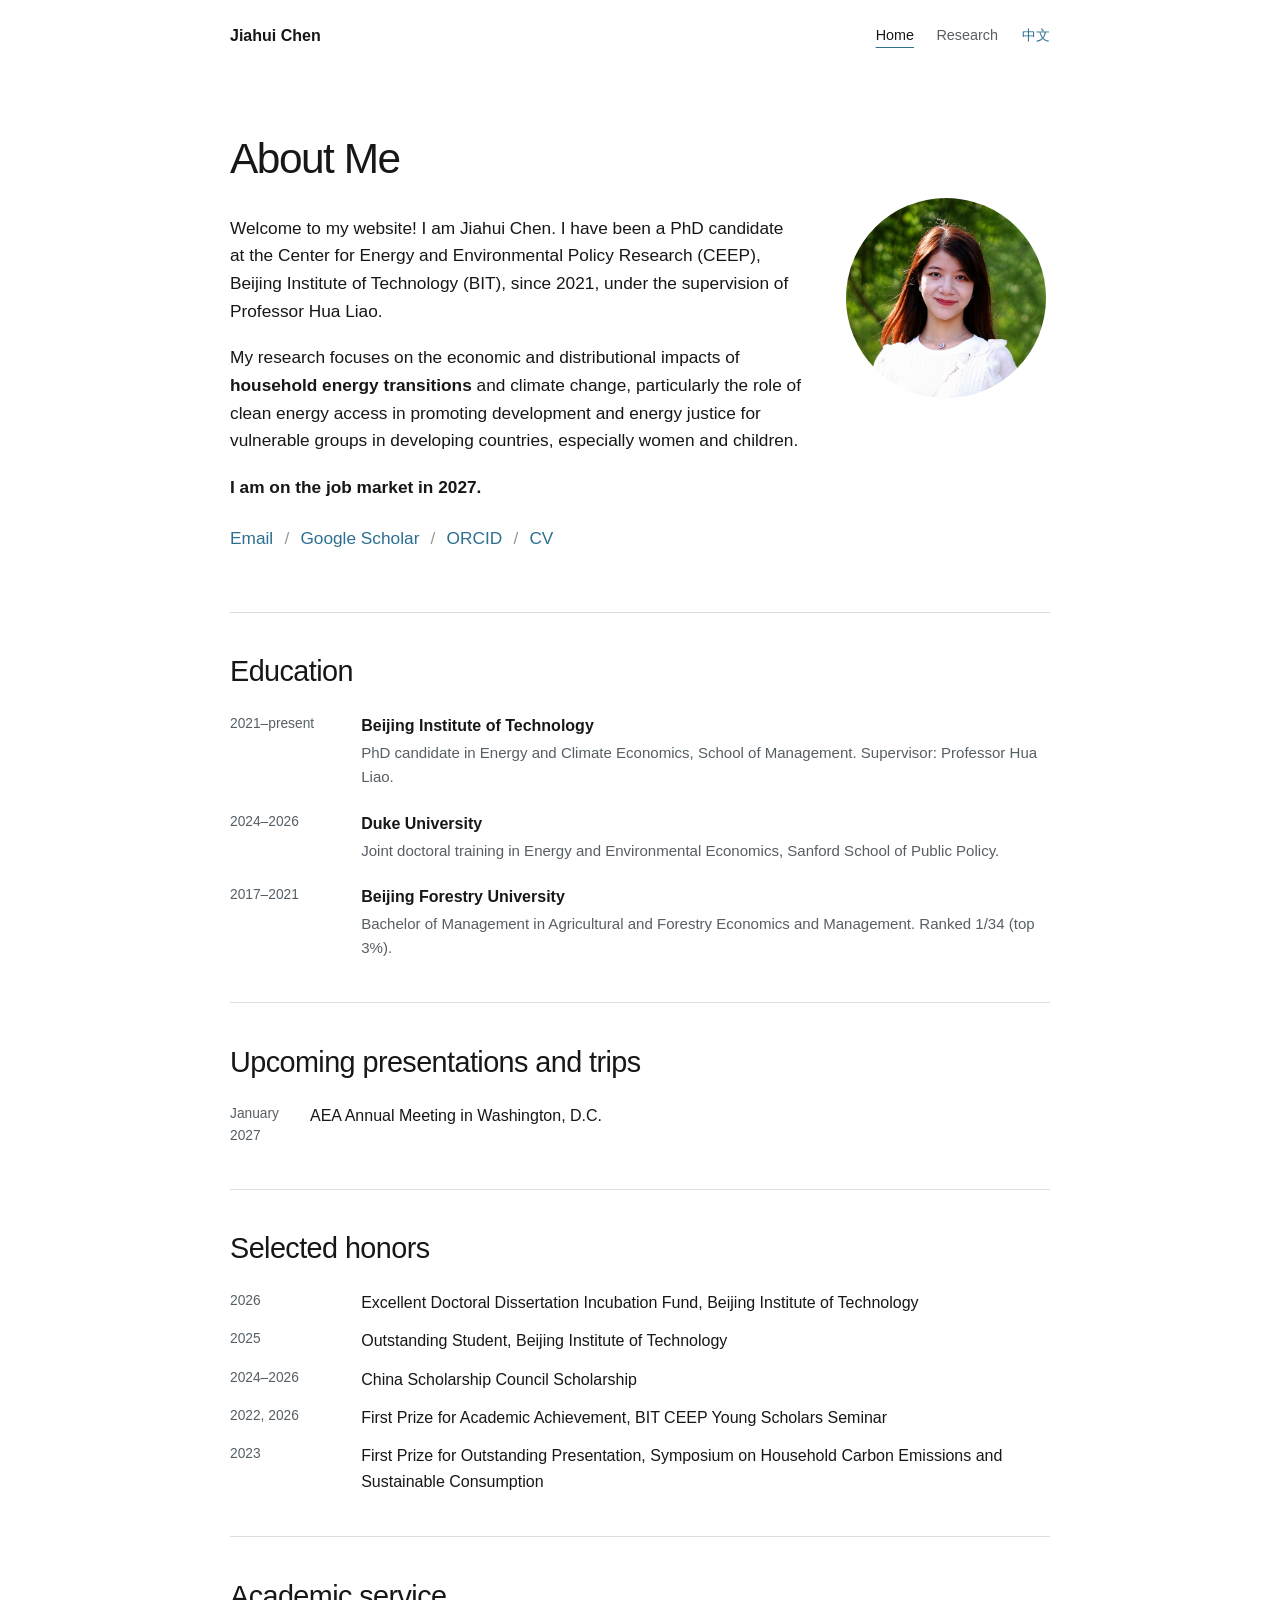
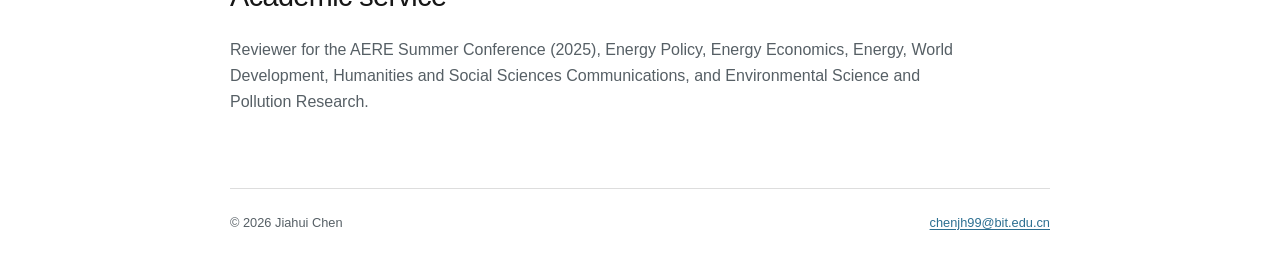
==== commit 0955c73a: "feat: consolidate profile into homepage" ====
--- a/index.html
+++ b/index.html
@@ -12,7 +12,7 @@
   <a class="skip-link" href="#main-content" data-en="Skip to main content" data-zh="跳转至主要内容">Skip to main content</a>
   <header class="site-header">
     <a class="brand" href="index.html" aria-label="Jiahui Chen home" data-aria-en="Jiahui Chen home" data-aria-zh="陈佳慧主页"><span data-en="Jiahui Chen" data-zh="陈佳慧">Jiahui Chen</span></a>
-    <nav class="site-nav" data-navigation aria-label="Primary navigation" data-aria-en="Primary navigation" data-aria-zh="主要导航"><a href="index.html" aria-current="page" data-en="Home" data-zh="首页">Home</a><a href="about.html" data-en="About" data-zh="关于">About</a><a href="research.html" data-en="Research" data-zh="研究">Research</a></nav>
+    <nav class="site-nav" data-navigation aria-label="Primary navigation" data-aria-en="Primary navigation" data-aria-zh="主要导航"><a href="index.html" aria-current="page" data-en="Home" data-zh="首页">Home</a><a href="research.html" data-en="Research" data-zh="研究">Research</a></nav>
     <button class="menu-toggle" type="button" data-menu-toggle aria-expanded="false" aria-label="Open or close navigation" data-aria-en="Open or close navigation" data-aria-zh="打开或关闭导航"><span></span><span></span></button>
     <button class="lang-switch" type="button" data-language-toggle aria-label="切换到中文">中文</button>
   </header>
@@ -29,10 +29,10 @@
     </section>
     <section class="plain-section" aria-labelledby="education-title">
       <h2 id="education-title" data-en="Education" data-zh="教育背景">Education</h2>
-      <ul class="entry-list">
-        <li><strong data-en="PhD candidate, Beijing Institute of Technology" data-zh="北京理工大学，经济学博士研究生">PhD candidate, Beijing Institute of Technology</strong><span data-en="Energy and Climate Economics, 2021–present" data-zh="能源与气候经济，2021–至今">Energy and Climate Economics, 2021–present</span></li>
-        <li><strong data-en="Joint doctoral training, Duke University" data-zh="美国杜克大学，联合培养博士">Joint doctoral training, Duke University</strong><span data-en="Sanford School of Public Policy, 2024–2026" data-zh="Sanford 公共政策学院，2024–2026">Sanford School of Public Policy, 2024–2026</span></li>
-        <li><strong data-en="Bachelor of Management, Beijing Forestry University" data-zh="北京林业大学，管理学学士">Bachelor of Management, Beijing Forestry University</strong><span data-en="Agricultural and Forestry Economics and Management, 2017–2021" data-zh="农林经济管理，2017–2021">Agricultural and Forestry Economics and Management, 2017–2021</span></li>
+      <ul class="dated-list">
+        <li><time>2021–<span data-en="present" data-zh="至今">present</span></time><div><strong data-en="Beijing Institute of Technology" data-zh="北京理工大学">Beijing Institute of Technology</strong><p data-en="PhD candidate in Energy and Climate Economics, School of Management. Supervisor: Professor Hua Liao." data-zh="管理学院能源与气候经济方向经济学博士研究生（硕博连读）。导师：廖华教授。">PhD candidate in Energy and Climate Economics, School of Management. Supervisor: Professor Hua Liao.</p></div></li>
+        <li><time>2024–2026</time><div><strong data-en="Duke University" data-zh="美国杜克大学">Duke University</strong><p data-en="Joint doctoral training in Energy and Environmental Economics, Sanford School of Public Policy." data-zh="Sanford 公共政策学院能源与环境经济方向联合培养博士。">Joint doctoral training in Energy and Environmental Economics, Sanford School of Public Policy.</p></div></li>
+        <li><time>2017–2021</time><div><strong data-en="Beijing Forestry University" data-zh="北京林业大学">Beijing Forestry University</strong><p data-en="Bachelor of Management in Agricultural and Forestry Economics and Management. Ranked 1/34 (top 3%)." data-zh="经济管理学院农林经济管理专业管理学学士，专业排名 1/34（前 3%）。">Bachelor of Management in Agricultural and Forestry Economics and Management. Ranked 1/34 (top 3%).</p></div></li>
       </ul>
     </section>
     <section class="plain-section" aria-labelledby="upcoming-title">
@@ -41,6 +41,20 @@
         <li><time datetime="2027-01">January 2027</time><span data-en="AEA Annual Meeting in Washington, D.C." data-zh="参加在美国华盛顿特区举行的美国经济学会年会（AEA Annual Meeting）。">AEA Annual Meeting in Washington, D.C.</span></li>
       </ul>
     </section>
+    <section class="plain-section" aria-labelledby="honors-title">
+      <h2 id="honors-title" data-en="Selected honors" data-zh="代表性荣誉">Selected honors</h2>
+      <ul class="dated-list compact">
+        <li><time>2026</time><div data-en="Excellent Doctoral Dissertation Incubation Fund, Beijing Institute of Technology" data-zh="北京理工大学优秀博士学位论文育苗基金">Excellent Doctoral Dissertation Incubation Fund, Beijing Institute of Technology</div></li>
+        <li><time>2025</time><div data-en="Outstanding Student, Beijing Institute of Technology" data-zh="北京理工大学优秀学生">Outstanding Student, Beijing Institute of Technology</div></li>
+        <li><time>2024–2026</time><div data-en="China Scholarship Council Scholarship" data-zh="国家留学基金委公派奖学金">China Scholarship Council Scholarship</div></li>
+        <li><time>2022, 2026</time><div data-en="First Prize for Academic Achievement, BIT CEEP Young Scholars Seminar" data-zh="北京理工大学 CEEP 青年学者研讨会学术成果一等奖（两次）">First Prize for Academic Achievement, BIT CEEP Young Scholars Seminar</div></li>
+        <li><time>2023</time><div data-en="First Prize for Outstanding Presentation, Symposium on Household Carbon Emissions and Sustainable Consumption" data-zh="生活碳排放和可持续消费研讨会优秀交流报告一等奖">First Prize for Outstanding Presentation, Symposium on Household Carbon Emissions and Sustainable Consumption</div></li>
+      </ul>
+    </section>
+    <section class="plain-section" aria-labelledby="service-title">
+      <h2 id="service-title" data-en="Academic service" data-zh="学术服务">Academic service</h2>
+      <p data-en="Reviewer for the AERE Summer Conference (2025), Energy Policy, Energy Economics, Energy, World Development, Humanities and Social Sciences Communications, and Environmental Science and Pollution Research." data-zh="担任 AERE Summer Conference（2025）、Energy Policy、Energy Economics、Energy、World Development、Humanities and Social Sciences Communications、Environmental Science and Pollution Research 等匿名审稿人。">Reviewer for the AERE Summer Conference (2025), Energy Policy, Energy Economics, Energy, World Development, Humanities and Social Sciences Communications, and Environmental Science and Pollution Research.</p>
+    </section>
   </main>
   <footer class="site-footer"><span>© 2026 Jiahui Chen</span><a href="mailto:chenjh99@bit.edu.cn">chenjh99@bit.edu.cn</a></footer>
 </body>
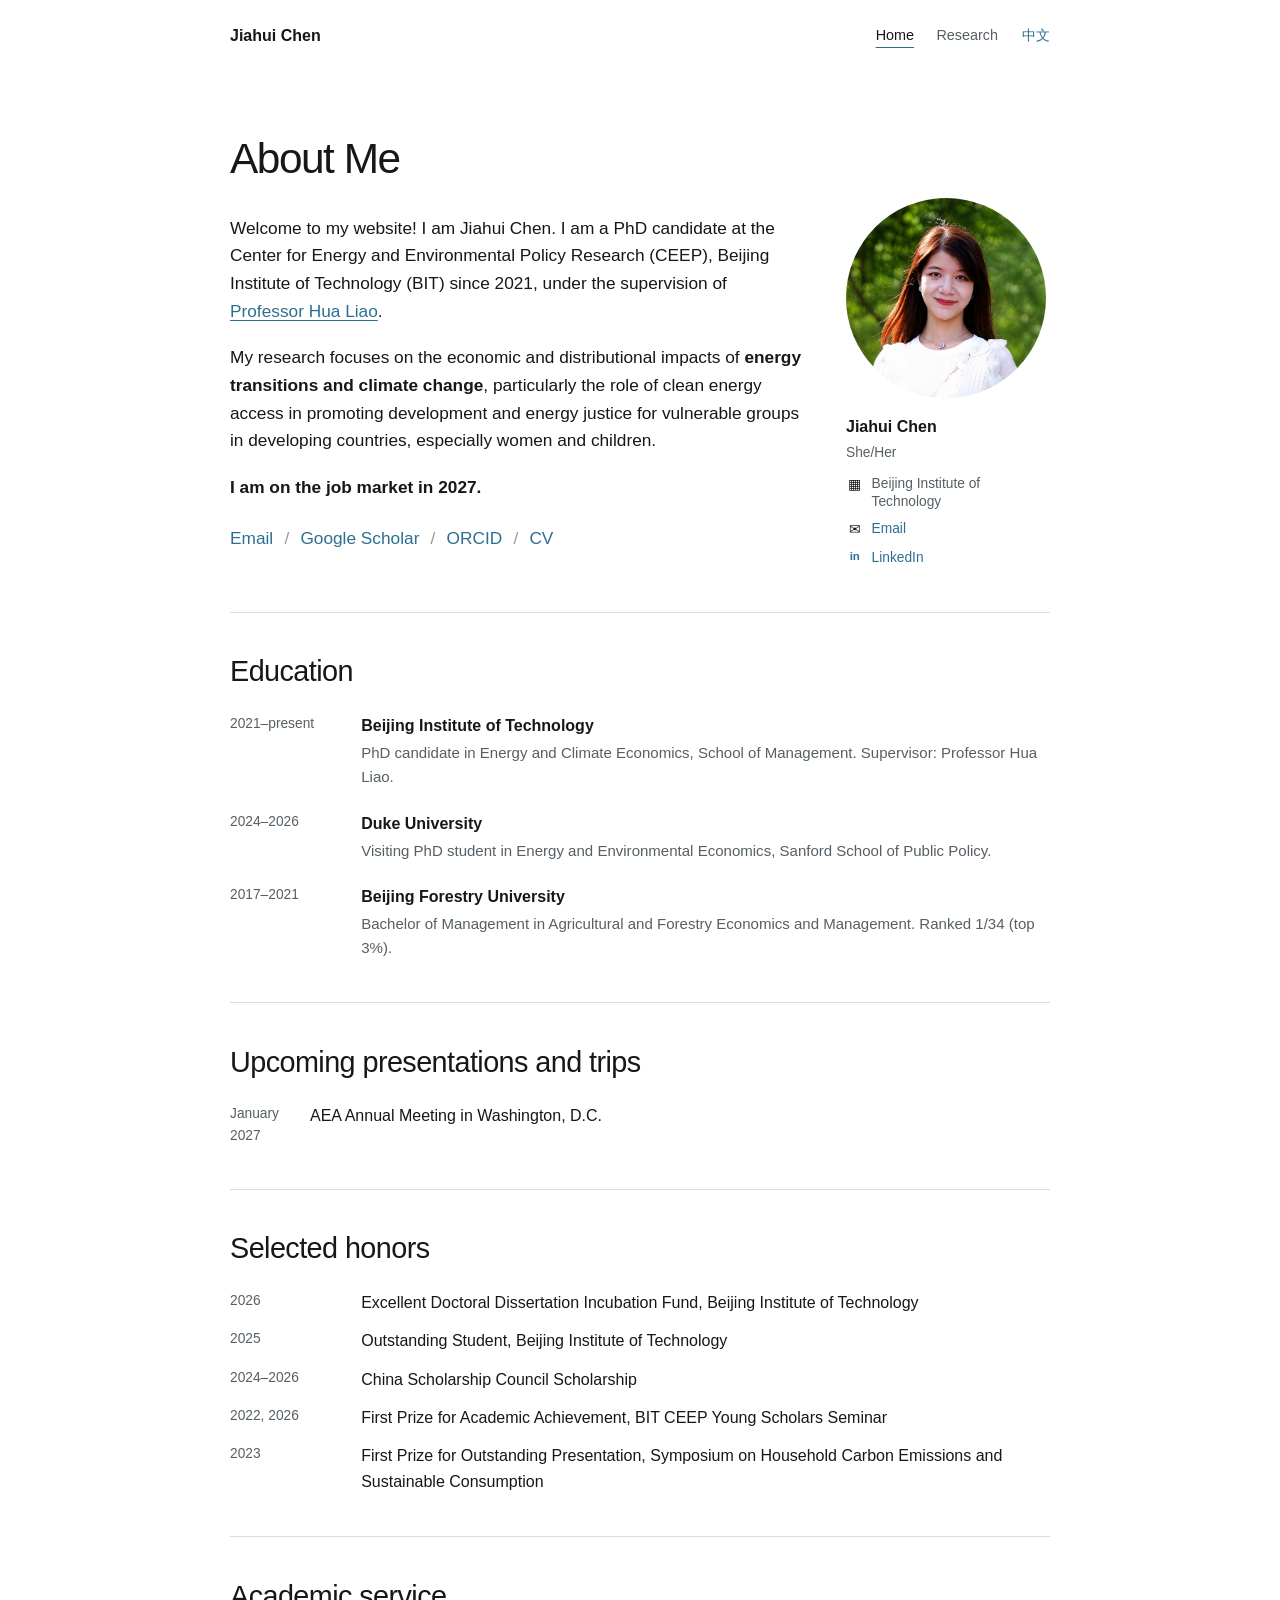
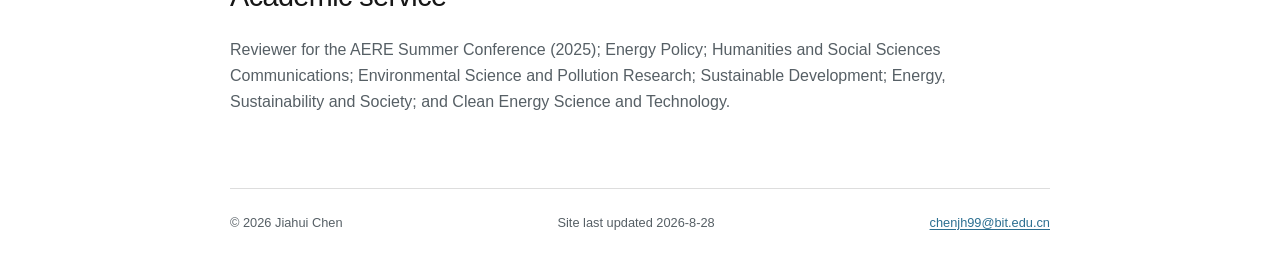
==== commit b39e4ac2: "feat: enrich profile details and publication records" ====
--- a/index.html
+++ b/index.html
@@ -19,10 +19,21 @@
   <main id="main-content" class="page-shell">
     <section class="profile-intro" aria-labelledby="hero-title">
       <h1 id="hero-title" class="profile-name" data-en="About Me" data-zh="关于我">About Me</h1>
-      <figure class="portrait-frame"><img src="assets/images/jiahui-chen.jpg" width="1122" height="1402" alt="Portrait of Jiahui Chen / 陈佳慧肖像" fetchpriority="high"></figure>
+      <div class="portrait-panel">
+        <figure class="portrait-frame"><img src="assets/images/jiahui-chen.jpg" width="1122" height="1402" alt="Portrait of Jiahui Chen / 陈佳慧肖像" fetchpriority="high"></figure>
+        <aside class="portrait-meta" aria-label="Jiahui Chen contact information" data-aria-en="Jiahui Chen contact information" data-aria-zh="陈佳慧联系信息">
+          <strong class="portrait-meta-name" data-en="Jiahui Chen" data-zh="陈佳慧">Jiahui Chen</strong>
+          <span class="portrait-pronouns" data-en="She/Her" data-zh="她/她">She/Her</span>
+          <ul>
+            <li><span class="portrait-meta-icon" aria-hidden="true">▦</span><span data-en="Beijing Institute of Technology" data-zh="北京理工大学">Beijing Institute of Technology</span></li>
+            <li><span class="portrait-meta-icon" aria-hidden="true">✉</span><a href="mailto:chenjh99@bit.edu.cn">Email</a></li>
+            <li><span class="portrait-meta-icon portrait-meta-icon-linkedin" aria-hidden="true">in</span><a href="https://www.linkedin.com/in/jiahui-chen-193418387/" target="_blank" rel="noopener noreferrer">LinkedIn</a></li>
+          </ul>
+        </aside>
+      </div>
       <div class="profile-copy">
-        <p data-en="Welcome to my website! I am Jiahui Chen. I have been a PhD candidate at the Center for Energy and Environmental Policy Research (CEEP), Beijing Institute of Technology (BIT), since 2021, under the supervision of Professor Hua Liao." data-zh="欢迎访问我的个人网站！我是陈佳慧。自 2021 年起，我在北京理工大学能源与环境政策研究中心（CEEP）攻读博士学位，导师为廖华教授。">Welcome to my website! I am Jiahui Chen. I have been a PhD candidate at the Center for Energy and Environmental Policy Research (CEEP), Beijing Institute of Technology (BIT), since 2021, under the supervision of Professor Hua Liao.</p>
-        <p><span data-en="My research focuses on the economic and distributional impacts of " data-zh="我的研究聚焦">My research focuses on the economic and distributional impacts of </span><strong data-en="household energy transitions" data-zh="家庭能源转型">household energy transitions</strong><span data-en=" and climate change, particularly the role of clean energy access in promoting development and energy justice for vulnerable groups in developing countries, especially women and children." data-zh="与气候变化的经济影响和分配效应，尤其关注清洁能源获取在促进发展中国家发展以及推动妇女和儿童等弱势群体能源正义方面的作用。"> and climate change, particularly the role of clean energy access in promoting development and energy justice for vulnerable groups in developing countries, especially women and children.</span></p>
+        <p><span data-en="Welcome to my website! I am Jiahui Chen. I am a PhD candidate at the Center for Energy and Environmental Policy Research (CEEP), Beijing Institute of Technology (BIT) since 2021, under the supervision of " data-zh="欢迎访问我的个人网站！我是陈佳慧。自 2021 年起，我在北京理工大学能源与环境政策研究中心（CEEP）攻读博士学位，导师为">Welcome to my website! I am Jiahui Chen. I am a PhD candidate at the Center for Energy and Environmental Policy Research (CEEP), Beijing Institute of Technology (BIT) since 2021, under the supervision of </span><a href="https://scholar.google.com/citations?user=-TFrj1UAAAAJ&amp;hl=en&amp;oi=ao" target="_blank" rel="noopener noreferrer" data-en="Professor Hua Liao" data-zh="廖华教授">Professor Hua Liao</a><span data-en="." data-zh="。">.</span></p>
+        <p><span data-en="My research focuses on the economic and distributional impacts of " data-zh="我的研究聚焦">My research focuses on the economic and distributional impacts of </span><strong data-en="energy transitions and climate change" data-zh="能源转型与气候变化">energy transitions and climate change</strong><span data-en=", particularly the role of clean energy access in promoting development and energy justice for vulnerable groups in developing countries, especially women and children." data-zh="的经济影响和分配效应，尤其关注清洁能源获取在促进发展中国家发展以及推动妇女和儿童等弱势群体能源正义方面的作用。">, particularly the role of clean energy access in promoting development and energy justice for vulnerable groups in developing countries, especially women and children.</span></p>
         <p><strong data-en="I am on the job market in 2027." data-zh="我将于 2027 年进入学术求职市场。">I am on the job market in 2027.</strong></p>
         <p class="profile-links"><a href="mailto:chenjh99@bit.edu.cn">Email</a><span>/</span><a href="https://scholar.google.com/citations?user=tpFVbtoAAAAJ&amp;hl=zh-CN" target="_blank" rel="noopener noreferrer">Google Scholar</a><span>/</span><a href="https://orcid.org/0000-0003-0874-3194" target="_blank" rel="noopener noreferrer">ORCID</a><span>/</span><a href="Resume_Chenjiahui.pdf" data-en="CV" data-zh="简历">CV</a></p>
       </div>
@@ -31,7 +42,7 @@
       <h2 id="education-title" data-en="Education" data-zh="教育背景">Education</h2>
       <ul class="dated-list">
         <li><time>2021–<span data-en="present" data-zh="至今">present</span></time><div><strong data-en="Beijing Institute of Technology" data-zh="北京理工大学">Beijing Institute of Technology</strong><p data-en="PhD candidate in Energy and Climate Economics, School of Management. Supervisor: Professor Hua Liao." data-zh="管理学院能源与气候经济方向经济学博士研究生（硕博连读）。导师：廖华教授。">PhD candidate in Energy and Climate Economics, School of Management. Supervisor: Professor Hua Liao.</p></div></li>
-        <li><time>2024–2026</time><div><strong data-en="Duke University" data-zh="美国杜克大学">Duke University</strong><p data-en="Joint doctoral training in Energy and Environmental Economics, Sanford School of Public Policy." data-zh="Sanford 公共政策学院能源与环境经济方向联合培养博士。">Joint doctoral training in Energy and Environmental Economics, Sanford School of Public Policy.</p></div></li>
+        <li><time>2024–2026</time><div><strong data-en="Duke University" data-zh="美国杜克大学">Duke University</strong><p data-en="Visiting PhD student in Energy and Environmental Economics, Sanford School of Public Policy." data-zh="Sanford 公共政策学院能源与环境经济方向访问博士生。">Visiting PhD student in Energy and Environmental Economics, Sanford School of Public Policy.</p></div></li>
         <li><time>2017–2021</time><div><strong data-en="Beijing Forestry University" data-zh="北京林业大学">Beijing Forestry University</strong><p data-en="Bachelor of Management in Agricultural and Forestry Economics and Management. Ranked 1/34 (top 3%)." data-zh="经济管理学院农林经济管理专业管理学学士，专业排名 1/34（前 3%）。">Bachelor of Management in Agricultural and Forestry Economics and Management. Ranked 1/34 (top 3%).</p></div></li>
       </ul>
     </section>
@@ -53,9 +64,9 @@
     </section>
     <section class="plain-section" aria-labelledby="service-title">
       <h2 id="service-title" data-en="Academic service" data-zh="学术服务">Academic service</h2>
-      <p data-en="Reviewer for the AERE Summer Conference (2025), Energy Policy, Energy Economics, Energy, World Development, Humanities and Social Sciences Communications, and Environmental Science and Pollution Research." data-zh="担任 AERE Summer Conference（2025）、Energy Policy、Energy Economics、Energy、World Development、Humanities and Social Sciences Communications、Environmental Science and Pollution Research 等匿名审稿人。">Reviewer for the AERE Summer Conference (2025), Energy Policy, Energy Economics, Energy, World Development, Humanities and Social Sciences Communications, and Environmental Science and Pollution Research.</p>
+      <p data-en="Reviewer for the AERE Summer Conference (2025); Energy Policy; Humanities and Social Sciences Communications; Environmental Science and Pollution Research; Sustainable Development; Energy, Sustainability and Society; and Clean Energy Science and Technology." data-zh="担任 AERE Summer Conference（2025）、Energy Policy、Humanities and Social Sciences Communications、Environmental Science and Pollution Research、Sustainable Development、Energy, Sustainability and Society、Clean Energy Science and Technology 等匿名审稿人。">Reviewer for the AERE Summer Conference (2025); Energy Policy; Humanities and Social Sciences Communications; Environmental Science and Pollution Research; Sustainable Development; Energy, Sustainability and Society; and Clean Energy Science and Technology.</p>
     </section>
   </main>
-  <footer class="site-footer"><span>© 2026 Jiahui Chen</span><a href="mailto:chenjh99@bit.edu.cn">chenjh99@bit.edu.cn</a></footer>
+  <footer class="site-footer"><span>© 2026 Jiahui Chen</span><span data-en="Site last updated 2026-8-28" data-zh="网站最后更新于 2026-8-28">Site last updated 2026-8-28</span><a href="mailto:chenjh99@bit.edu.cn">chenjh99@bit.edu.cn</a></footer>
 </body>
 </html>
--- a/assets/css/styles.css
+++ b/assets/css/styles.css
@@ -35,8 +35,17 @@
 .profile-name { margin: 0 0 2rem; font-family: var(--body); font-size: var(--title-size); font-weight: 400; letter-spacing: -.035em; line-height: 1.1; }
 .profile-copy { padding-right: 15.5rem; }
 .profile-copy p { margin: 0 0 1.2rem; font-size: 1.08rem; line-height: 1.6; }
-.portrait-frame { position: absolute; top: 7.9rem; right: .25rem; width: 12.5rem; aspect-ratio: 1 / 1; margin: 0; }
+.portrait-panel { position: absolute; top: 7.9rem; right: .25rem; width: 12.5rem; }
+.portrait-frame { width: 12.5rem; aspect-ratio: 1 / 1; margin: 0 0 1.1rem; }
 .portrait-frame img { width: 100%; height: 100%; border-radius: 50%; object-fit: cover; object-position: center 32%; }
+.portrait-meta { display: grid; gap: .4rem; color: var(--muted); font-size: .86rem; line-height: 1.35; }
+.portrait-meta-name { color: var(--ink); font-size: 1rem; font-weight: 600; }
+.portrait-pronouns { margin-bottom: .35rem; }
+.portrait-meta ul { display: grid; gap: .55rem; margin: 0; padding: 0; list-style: none; }
+.portrait-meta li { display: grid; grid-template-columns: 1.1rem 1fr; gap: .5rem; align-items: start; }
+.portrait-meta-icon { color: var(--ink); font-size: .9rem; line-height: 1.35; text-align: center; }
+.portrait-meta-icon-linkedin { color: var(--accent); font-size: .72rem; font-weight: 700; }
+.portrait-meta a { text-decoration: none; }
 .profile-links { display: flex; flex-wrap: wrap; gap: .35rem .7rem; padding-top: .25rem; }
 .profile-links span { color: #999; }
 .profile-links a { text-decoration: none; }
@@ -78,7 +87,8 @@
   .site-nav a { padding: .55rem 0; }
   .profile-intro { display: flex; flex-direction: column; padding-top: 2.5rem; }
   .profile-name { margin-bottom: 1.5rem; }
-  .portrait-frame { position: static; order: 2; width: 9.5rem; margin: 0 0 1.5rem; }
+  .portrait-panel { position: static; order: 2; width: min(100%, 18rem); margin: 0 0 1.5rem; }
+  .portrait-frame { width: 9.5rem; }
   .profile-copy { order: 3; padding-right: 0; }
   .profile-copy p { font-size: 1rem; }
   .news-list li, .dated-list li { grid-template-columns: 1fr; gap: .2rem; }
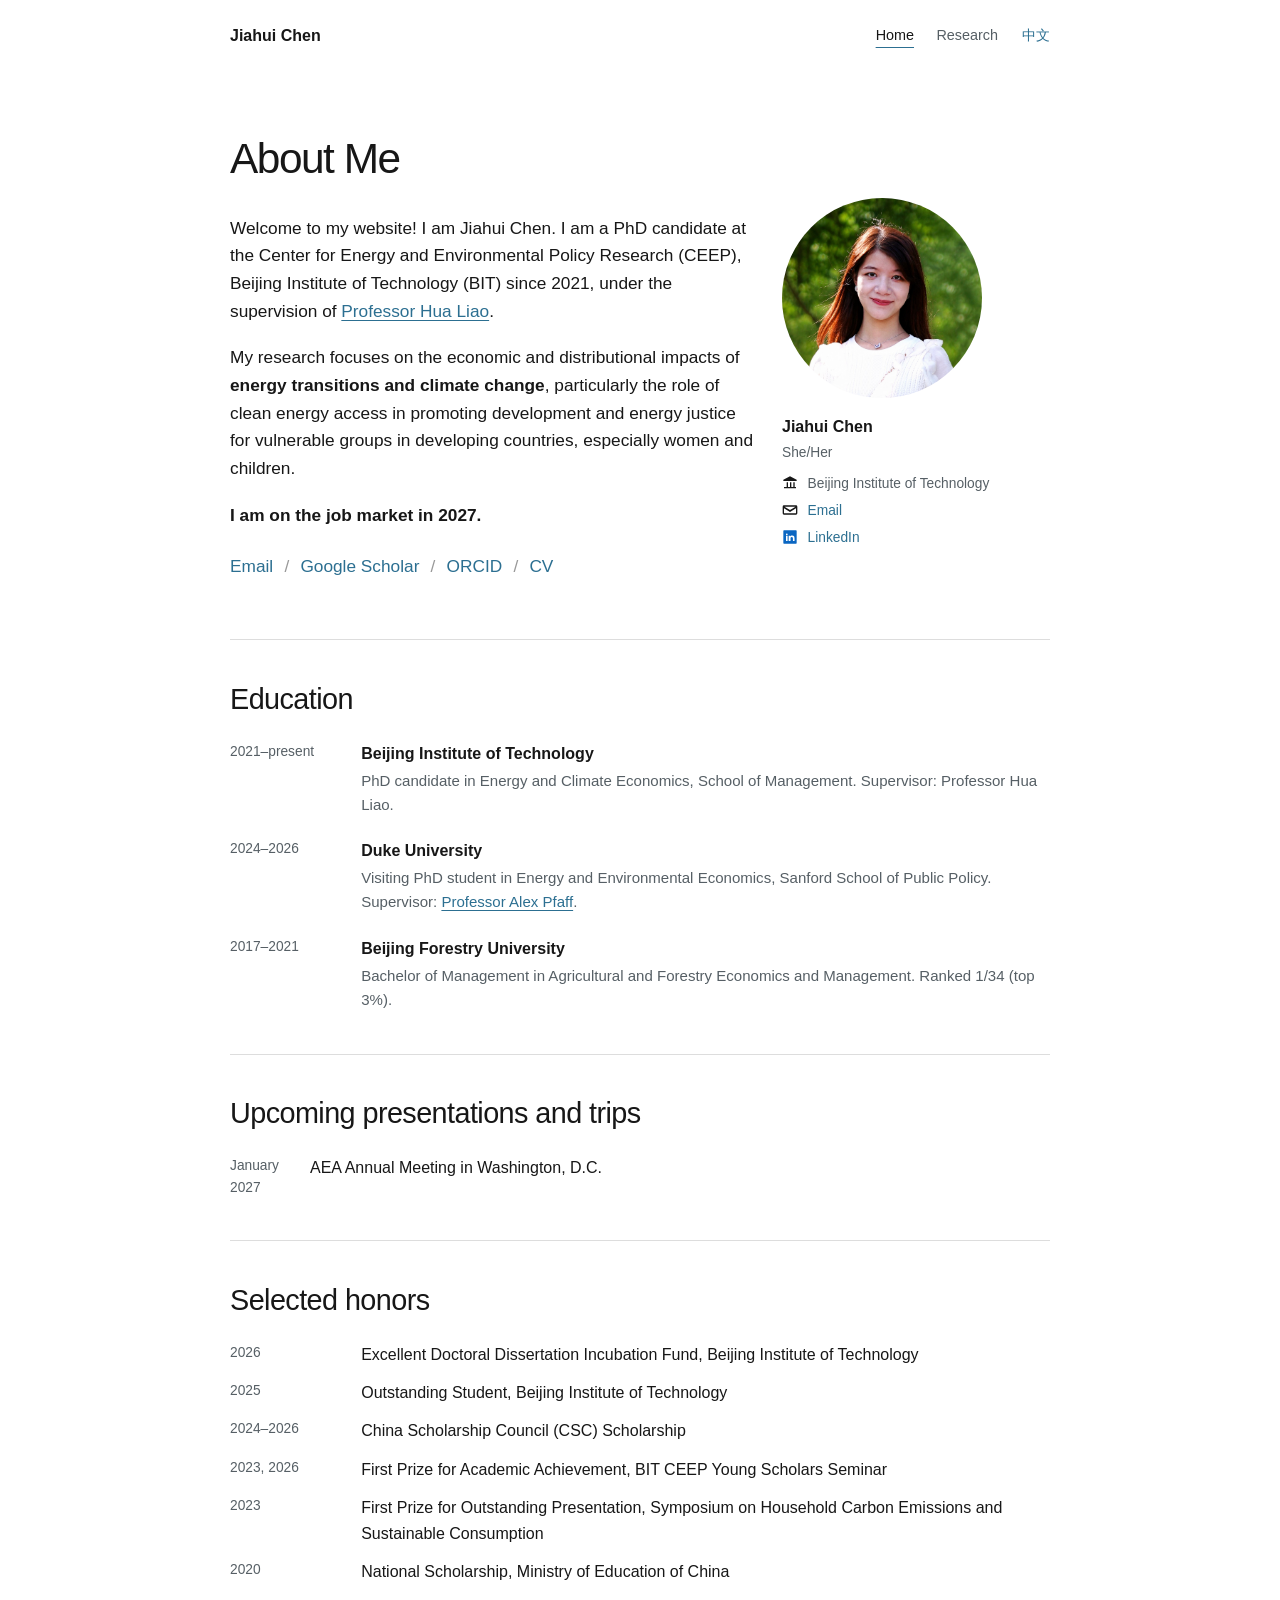
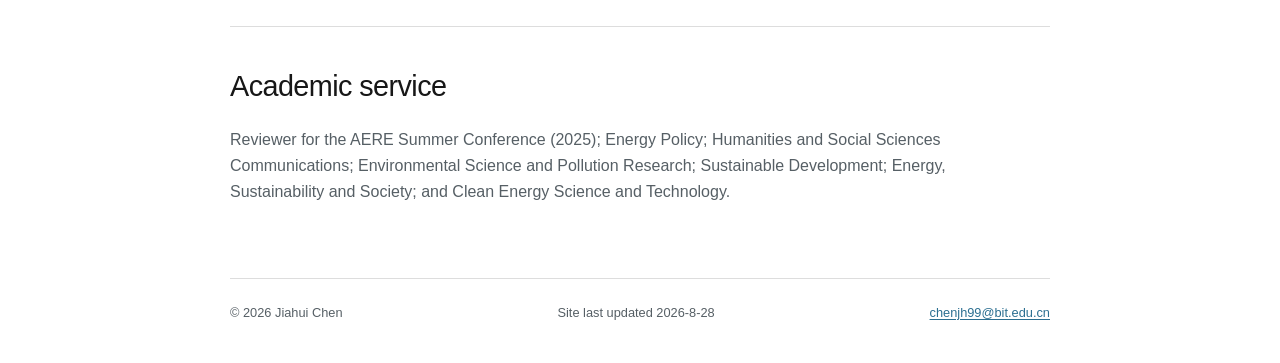
==== commit 0eff0b09: "feat: refine profile education and honors" ====
--- a/index.html
+++ b/index.html
@@ -25,9 +25,9 @@
           <strong class="portrait-meta-name" data-en="Jiahui Chen" data-zh="陈佳慧">Jiahui Chen</strong>
           <span class="portrait-pronouns" data-en="She/Her" data-zh="她/她">She/Her</span>
           <ul>
-            <li><span class="portrait-meta-icon" aria-hidden="true">▦</span><span data-en="Beijing Institute of Technology" data-zh="北京理工大学">Beijing Institute of Technology</span></li>
-            <li><span class="portrait-meta-icon" aria-hidden="true">✉</span><a href="mailto:chenjh99@bit.edu.cn">Email</a></li>
-            <li><span class="portrait-meta-icon portrait-meta-icon-linkedin" aria-hidden="true">in</span><a href="https://www.linkedin.com/in/jiahui-chen-193418387/" target="_blank" rel="noopener noreferrer">LinkedIn</a></li>
+            <li><svg class="portrait-meta-icon portrait-meta-icon-building" viewBox="0 0 24 24" aria-hidden="true"><path d="M12 2 2 7v2h20V7L12 2ZM5 11v7H3v2h18v-2h-2v-7h-2v7h-3v-7h-2v7H9v-7H7v7H5v-7Z"/></svg><span class="portrait-meta-institution" data-en="Beijing Institute of Technology" data-zh="北京理工大学">Beijing Institute of Technology</span></li>
+            <li><svg class="portrait-meta-icon portrait-meta-icon-email" viewBox="0 0 24 24" aria-hidden="true"><path d="M3 5h18a2 2 0 0 1 2 2v10a2 2 0 0 1-2 2H3a2 2 0 0 1-2-2V7a2 2 0 0 1 2-2Zm9 7.1L20.2 7H3.8l8.2 5.1ZM3 17h18V9.3l-9 5.6-9-5.6V17Z"/></svg><a href="mailto:chenjh99@bit.edu.cn">Email</a></li>
+            <li><svg class="portrait-meta-icon portrait-meta-icon-linkedin" viewBox="0 0 24 24" aria-hidden="true"><rect x="2" y="2" width="20" height="20" rx="1"/><circle cx="7.2" cy="8" r="1.3"/><path d="M6 10.2h2.4V18H6v-7.8Zm4 0h2.3v1.1h.1c.3-.6 1.1-1.4 2.8-1.4 3 0 3.6 2 3.6 4.5V18h-2.4v-3.2c0-.8 0-2.7-1.7-2.7s-1.9 1.3-1.9 2.6V18H10v-7.8Z"/></svg><a href="https://www.linkedin.com/in/jiahui-chen-193418387/" target="_blank" rel="noopener noreferrer">LinkedIn</a></li>
           </ul>
         </aside>
       </div>
@@ -42,7 +42,7 @@
       <h2 id="education-title" data-en="Education" data-zh="教育背景">Education</h2>
       <ul class="dated-list">
         <li><time>2021–<span data-en="present" data-zh="至今">present</span></time><div><strong data-en="Beijing Institute of Technology" data-zh="北京理工大学">Beijing Institute of Technology</strong><p data-en="PhD candidate in Energy and Climate Economics, School of Management. Supervisor: Professor Hua Liao." data-zh="管理学院能源与气候经济方向经济学博士研究生（硕博连读）。导师：廖华教授。">PhD candidate in Energy and Climate Economics, School of Management. Supervisor: Professor Hua Liao.</p></div></li>
-        <li><time>2024–2026</time><div><strong data-en="Duke University" data-zh="美国杜克大学">Duke University</strong><p data-en="Visiting PhD student in Energy and Environmental Economics, Sanford School of Public Policy." data-zh="Sanford 公共政策学院能源与环境经济方向访问博士生。">Visiting PhD student in Energy and Environmental Economics, Sanford School of Public Policy.</p></div></li>
+        <li><time>2024–2026</time><div><strong data-en="Duke University" data-zh="美国杜克大学">Duke University</strong><p><span data-en="Visiting PhD student in Energy and Environmental Economics, Sanford School of Public Policy. Supervisor: " data-zh="Sanford 公共政策学院能源与环境经济方向访问博士生。导师：">Visiting PhD student in Energy and Environmental Economics, Sanford School of Public Policy. Supervisor: </span><a href="https://sanford.duke.edu/profile/alexander-pfaff/" target="_blank" rel="noopener noreferrer" data-en="Professor Alex Pfaff" data-zh="Alex Pfaff 教授">Professor Alex Pfaff</a><span data-en="." data-zh="。">.</span></p></div></li>
         <li><time>2017–2021</time><div><strong data-en="Beijing Forestry University" data-zh="北京林业大学">Beijing Forestry University</strong><p data-en="Bachelor of Management in Agricultural and Forestry Economics and Management. Ranked 1/34 (top 3%)." data-zh="经济管理学院农林经济管理专业管理学学士，专业排名 1/34（前 3%）。">Bachelor of Management in Agricultural and Forestry Economics and Management. Ranked 1/34 (top 3%).</p></div></li>
       </ul>
     </section>
@@ -57,9 +57,10 @@
       <ul class="dated-list compact">
         <li><time>2026</time><div data-en="Excellent Doctoral Dissertation Incubation Fund, Beijing Institute of Technology" data-zh="北京理工大学优秀博士学位论文育苗基金">Excellent Doctoral Dissertation Incubation Fund, Beijing Institute of Technology</div></li>
         <li><time>2025</time><div data-en="Outstanding Student, Beijing Institute of Technology" data-zh="北京理工大学优秀学生">Outstanding Student, Beijing Institute of Technology</div></li>
-        <li><time>2024–2026</time><div data-en="China Scholarship Council Scholarship" data-zh="国家留学基金委公派奖学金">China Scholarship Council Scholarship</div></li>
-        <li><time>2022, 2026</time><div data-en="First Prize for Academic Achievement, BIT CEEP Young Scholars Seminar" data-zh="北京理工大学 CEEP 青年学者研讨会学术成果一等奖（两次）">First Prize for Academic Achievement, BIT CEEP Young Scholars Seminar</div></li>
+        <li><time>2024–2026</time><div data-en="China Scholarship Council (CSC) Scholarship" data-zh="国家留学基金委公派奖学金">China Scholarship Council (CSC) Scholarship</div></li>
+        <li><time>2023, 2026</time><div data-en="First Prize for Academic Achievement, BIT CEEP Young Scholars Seminar" data-zh="北京理工大学 CEEP 青年学者研讨会学术成果一等奖（两次）">First Prize for Academic Achievement, BIT CEEP Young Scholars Seminar</div></li>
         <li><time>2023</time><div data-en="First Prize for Outstanding Presentation, Symposium on Household Carbon Emissions and Sustainable Consumption" data-zh="生活碳排放和可持续消费研讨会优秀交流报告一等奖">First Prize for Outstanding Presentation, Symposium on Household Carbon Emissions and Sustainable Consumption</div></li>
+        <li><time>2020</time><div data-en="National Scholarship, Ministry of Education of China" data-zh="国家奖学金，教育部">National Scholarship, Ministry of Education of China</div></li>
       </ul>
     </section>
     <section class="plain-section" aria-labelledby="service-title">
--- a/assets/css/styles.css
+++ b/assets/css/styles.css
@@ -33,9 +33,9 @@
 .page-shell { width: min(calc(100% - 2 * var(--gutter)), var(--max)); margin: 0 auto; }
 .profile-intro { position: relative; min-height: auto; padding: 4rem 0 2.5rem; }
 .profile-name { margin: 0 0 2rem; font-family: var(--body); font-size: var(--title-size); font-weight: 400; letter-spacing: -.035em; line-height: 1.1; }
-.profile-copy { padding-right: 15.5rem; }
+.profile-copy { padding-right: 18.5rem; }
 .profile-copy p { margin: 0 0 1.2rem; font-size: 1.08rem; line-height: 1.6; }
-.portrait-panel { position: absolute; top: 7.9rem; right: .25rem; width: 12.5rem; }
+.portrait-panel { position: absolute; top: 7.9rem; right: .25rem; width: 16.5rem; }
 .portrait-frame { width: 12.5rem; aspect-ratio: 1 / 1; margin: 0 0 1.1rem; }
 .portrait-frame img { width: 100%; height: 100%; border-radius: 50%; object-fit: cover; object-position: center 32%; }
 .portrait-meta { display: grid; gap: .4rem; color: var(--muted); font-size: .86rem; line-height: 1.35; }
@@ -43,8 +43,10 @@
 .portrait-pronouns { margin-bottom: .35rem; }
 .portrait-meta ul { display: grid; gap: .55rem; margin: 0; padding: 0; list-style: none; }
 .portrait-meta li { display: grid; grid-template-columns: 1.1rem 1fr; gap: .5rem; align-items: start; }
-.portrait-meta-icon { color: var(--ink); font-size: .9rem; line-height: 1.35; text-align: center; }
-.portrait-meta-icon-linkedin { color: var(--accent); font-size: .72rem; font-weight: 700; }
+.portrait-meta-institution { white-space: nowrap; }
+.portrait-meta-icon { width: 1rem; height: 1rem; color: var(--ink); fill: currentColor; }
+.portrait-meta-icon-linkedin { color: #0a66c2; }
+.portrait-meta-icon-linkedin circle, .portrait-meta-icon-linkedin path { fill: #fff; }
 .portrait-meta a { text-decoration: none; }
 .profile-links { display: flex; flex-wrap: wrap; gap: .35rem .7rem; padding-top: .25rem; }
 .profile-links span { color: #999; }
